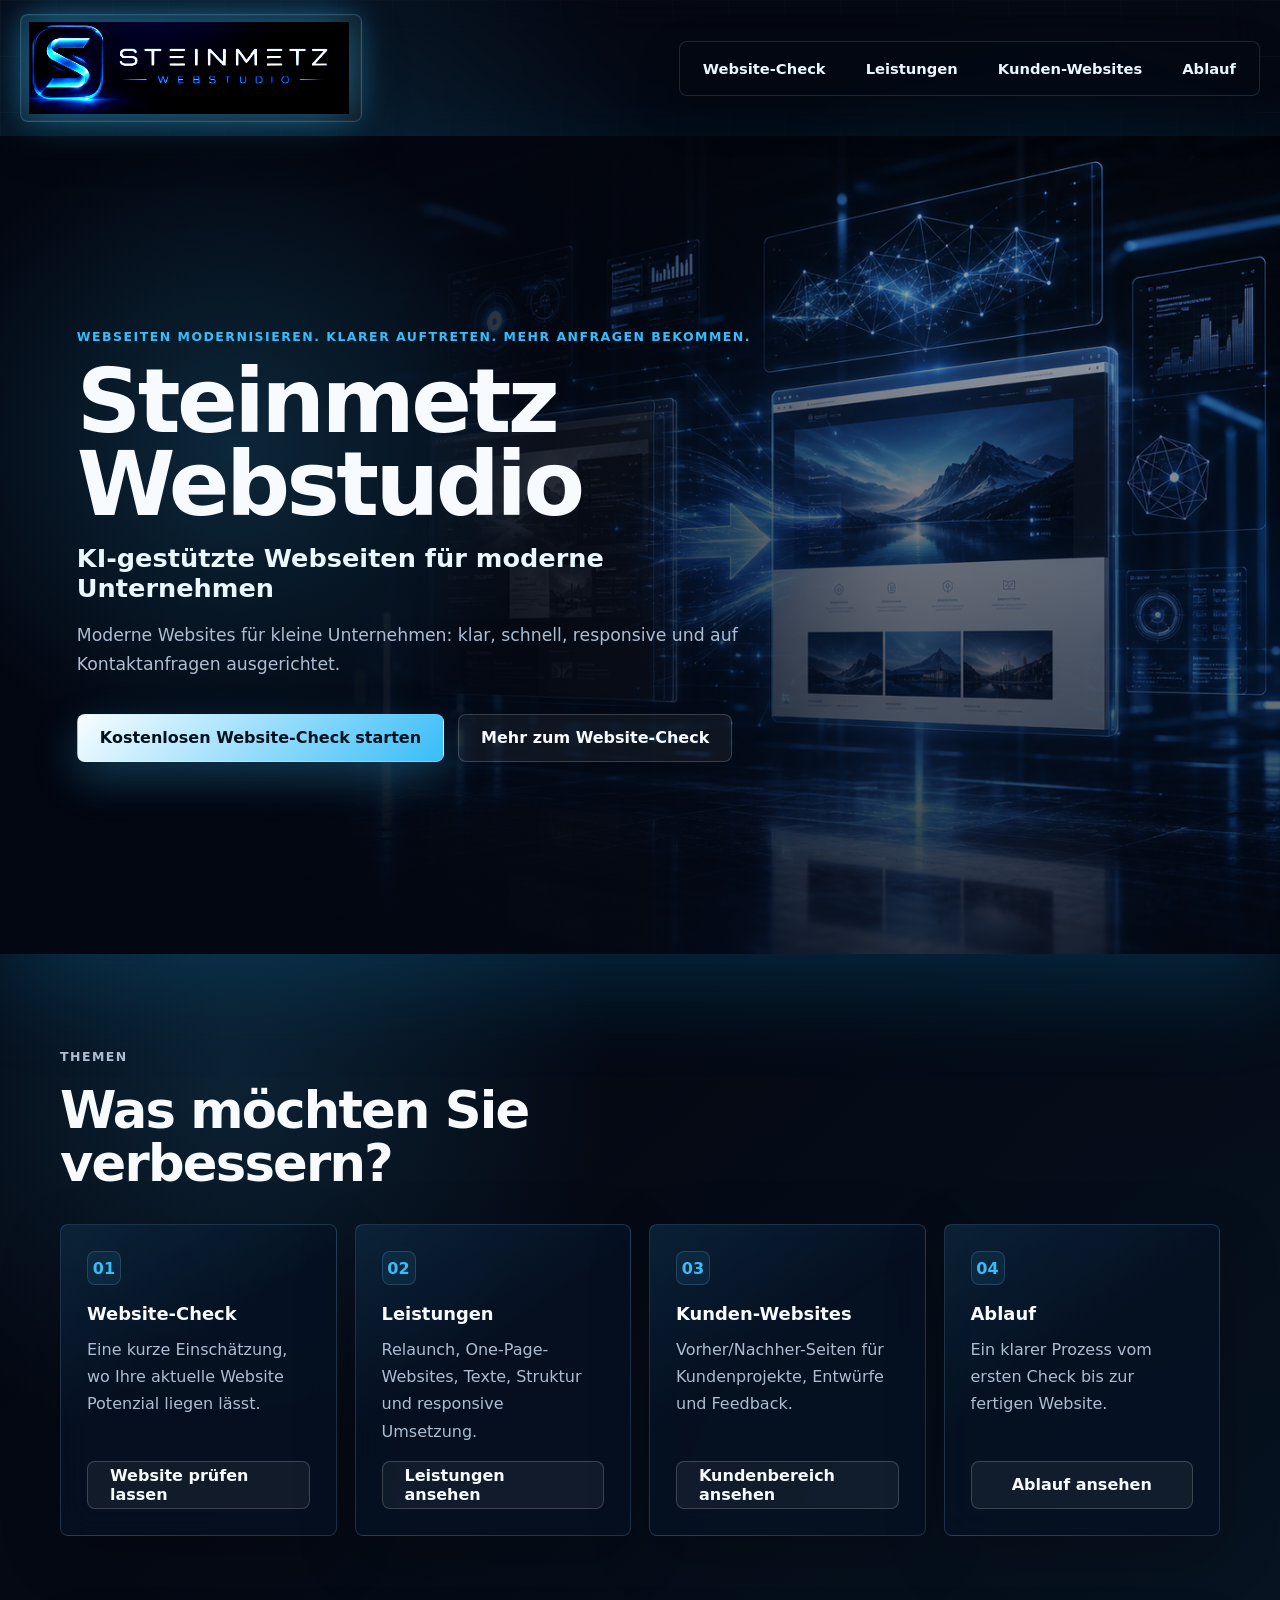
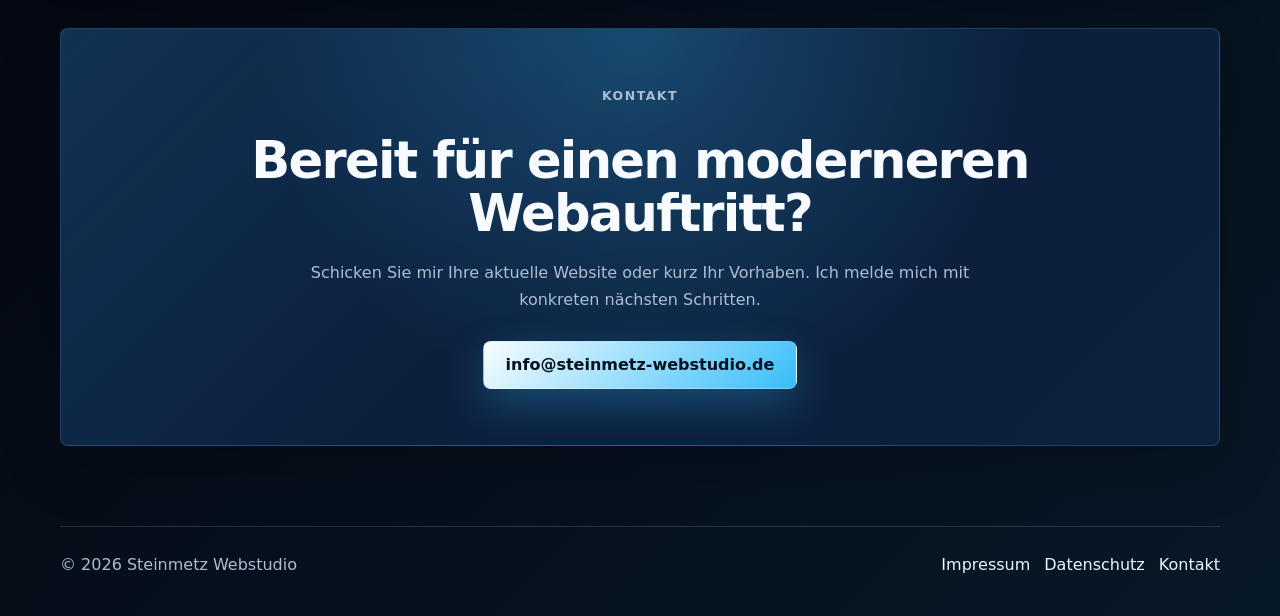
==== index.html @ 86a26589 "Restore logo wordmark and German text" ====
<!DOCTYPE html>
<html lang="de">
<head>
  <meta charset="UTF-8">
  <meta name="viewport" content="width=device-width, initial-scale=1.0">
  <meta name="description" content="Steinmetz Webstudio modernisiert veraltete Webseiten und erstellt schnelle, klare Websites für kleine Unternehmen.">
  <title>Steinmetz Webstudio | Webseiten modernisieren lassen</title>
  <link rel="stylesheet" href="style.css">
</head>
<body>
  <header class="site-header">
    <a class="brand" href="index.html" aria-label="Steinmetz Webstudio Startseite">
      <img class="brand-logo" src="assets/steinmetz-webstudio-logo-header.png" alt="Steinmetz Webstudio">
    </a>
    <nav class="nav" aria-label="Hauptnavigation">
      <a href="website-check/">Website-Check</a>
      <a href="leistungen/">Leistungen</a>
      <a href="kunden-websites/">Kunden-Websites</a>
      <a href="ablauf/">Ablauf</a>
    </nav>
  </header>

  <main>
    <section class="hero compact-hero image-hero">
      <div class="hero-content">
        <p class="eyebrow">Webseiten modernisieren. Klarer auftreten. Mehr Anfragen bekommen.</p>
        <h1>Steinmetz Webstudio</h1>
        <p class="hero-subtitle">KI-gestützte Webseiten für moderne Unternehmen</p>
        <p class="hero-text">
          Moderne Websites für kleine Unternehmen: klar, schnell, responsive und auf Kontaktanfragen ausgerichtet.
        </p>
        <div class="hero-actions">
          <a class="button" href="mailto:info@steinmetz-webstudio.de?subject=Kostenloser%20Website-Check">Kostenlosen Website-Check starten</a>
          <a class="button secondary" href="website-check/">Mehr zum Website-Check</a>
        </div>
      </div>
    </section>

    <section class="section">
      <div class="section-heading">
        <p class="eyebrow">Themen</p>
        <h2>Was möchten Sie verbessern?</h2>
      </div>
      <div class="topic-grid">
        <article class="topic-card">
          <span>01</span>
          <h3>Website-Check</h3>
          <p>Eine kurze Einschätzung, wo Ihre aktuelle Website Potenzial liegen lässt.</p>
          <a class="button secondary" href="website-check/">Website prüfen lassen</a>
        </article>
        <article class="topic-card">
          <span>02</span>
          <h3>Leistungen</h3>
          <p>Relaunch, One-Page-Websites, Texte, Struktur und responsive Umsetzung.</p>
          <a class="button secondary" href="leistungen/">Leistungen ansehen</a>
        </article>
        <article class="topic-card">
          <span>03</span>
          <h3>Kunden-Websites</h3>
          <p>Vorher/Nachher-Seiten für Kundenprojekte, Entwürfe und Feedback.</p>
          <a class="button secondary" href="kunden-websites/">Kundenbereich ansehen</a>
        </article>
        <article class="topic-card">
          <span>04</span>
          <h3>Ablauf</h3>
          <p>Ein klarer Prozess vom ersten Check bis zur fertigen Website.</p>
          <a class="button secondary" href="ablauf/">Ablauf ansehen</a>
        </article>
      </div>
    </section>

    <section class="contact" id="kontakt">
      <p class="eyebrow">Kontakt</p>
      <h2>Bereit für einen moderneren Webauftritt?</h2>
      <p>Schicken Sie mir Ihre aktuelle Website oder kurz Ihr Vorhaben. Ich melde mich mit konkreten nächsten Schritten.</p>
      <a class="button" href="mailto:info@steinmetz-webstudio.de?subject=Kostenloser%20Website-Check">info@steinmetz-webstudio.de</a>
    </section>
  </main>
  <footer class="site-footer">
    <span>&copy; 2026 Steinmetz Webstudio</span>
    <nav aria-label="Rechtliches">
      <a href="impressum/">Impressum</a>
      <a href="datenschutz/">Datenschutz</a>
      <a href="mailto:info@steinmetz-webstudio.de">Kontakt</a>
    </nav>
  </footer>
</body>
</html>
---- style.css ----
:root {
  --bg: #050914;
  --bg-soft: #09111f;
  --panel: rgba(10, 24, 45, 0.72);
  --panel-strong: rgba(14, 35, 68, 0.86);
  --text: #f7fbff;
  --muted: #aebdd2;
  --line: rgba(143, 204, 255, 0.18);
  --blue: #38bdf8;
  --blue-strong: #0ea5e9;
  --white-blue: #eaf7ff;
  --shadow: 0 24px 80px rgba(14, 165, 233, 0.22);
}

* {
  box-sizing: border-box;
}

html {
  scroll-behavior: smooth;
}

body {
  margin: 0;
  min-height: 100vh;
  color: var(--text);
  font-family: Inter, ui-sans-serif, system-ui, -apple-system, BlinkMacSystemFont, "Segoe UI", Arial, sans-serif;
  background:
    radial-gradient(circle at 18% 12%, rgba(56, 189, 248, 0.18), transparent 28rem),
    radial-gradient(circle at 82% 18%, rgba(14, 165, 233, 0.12), transparent 24rem),
    linear-gradient(135deg, #030712 0%, var(--bg) 48%, #071827 100%);
}

body::before {
  content: "";
  position: fixed;
  inset: 0;
  pointer-events: none;
  background-image:
    linear-gradient(rgba(255, 255, 255, 0.03) 1px, transparent 1px),
    linear-gradient(90deg, rgba(255, 255, 255, 0.03) 1px, transparent 1px);
  background-size: 56px 56px;
  mask-image: linear-gradient(to bottom, rgba(0, 0, 0, 0.85), transparent 78%);
}

a {
  color: inherit;
  text-decoration: none;
}

.site-header {
  position: sticky;
  top: 0;
  z-index: 10;
  display: flex;
  align-items: center;
  justify-content: space-between;
  width: min(1280px, calc(100% - 40px));
  margin: 0 auto;
  padding: 14px 0;
  backdrop-filter: blur(20px);
}

.brand,
.nav {
  display: flex;
  align-items: center;
}

.brand {
  gap: 11px;
  font-weight: 800;
  padding: 7px 12px 7px 8px;
  border: 1px solid rgba(143, 204, 255, 0.24);
  border-radius: 8px;
  background:
    linear-gradient(135deg, rgba(56, 189, 248, 0.18), rgba(255, 255, 255, 0.045)),
    rgba(2, 8, 18, 0.76);
  box-shadow:
    0 0 0 1px rgba(255, 255, 255, 0.035) inset,
    0 18px 45px rgba(0, 0, 0, 0.28),
    0 0 30px rgba(56, 189, 248, 0.18);
}

.brand-logo {
  display: block;
  width: clamp(300px, 25vw, 440px);
  height: auto;
  filter:
    brightness(1.8)
    contrast(1.28)
    saturate(1.32)
    drop-shadow(0 0 20px rgba(56, 189, 248, 0.48));
}

.nav {
  gap: 8px;
  padding: 7px;
  border: 1px solid rgba(143, 204, 255, 0.16);
  border-radius: 8px;
  background: rgba(2, 8, 18, 0.58);
  box-shadow: 0 18px 44px rgba(0, 0, 0, 0.24);
  backdrop-filter: blur(18px);
}

.nav a {
  color: var(--white-blue);
  padding: 10px 15px;
  border: 1px solid transparent;
  border-radius: 8px;
  font-size: 0.92rem;
  font-weight: 700;
  transition: 180ms ease;
}

.nav a:hover {
  color: var(--text);
  border-color: rgba(143, 204, 255, 0.34);
  background:
    linear-gradient(135deg, rgba(56, 189, 248, 0.2), rgba(255, 255, 255, 0.055));
  box-shadow: 0 0 24px rgba(56, 189, 248, 0.16);
}

.hero,
.section,
.split-section,
.contact {
  width: min(1160px, calc(100% - 40px));
  margin: 0 auto;
}

.hero {
  display: grid;
  grid-template-columns: minmax(0, 1.08fr) minmax(320px, 0.72fr);
  gap: 56px;
  align-items: center;
  min-height: calc(100vh - 82px);
  padding: 70px 0 96px;
}

.compact-hero {
  min-height: 72vh;
}

.image-hero {
  position: relative;
  isolation: isolate;
  grid-template-columns: minmax(0, 0.78fr);
  min-height: calc(100vh - 82px);
  overflow: hidden;
  width: 100%;
  max-width: none;
  padding: 88px clamp(22px, 6vw, 96px);
  border: 0;
  border-radius: 0;
  background:
    linear-gradient(90deg, rgba(3, 7, 18, 0.96) 0%, rgba(3, 7, 18, 0.82) 34%, rgba(3, 7, 18, 0.28) 68%, rgba(3, 7, 18, 0.12) 100%),
    url("assets/hero-webstudio-ai.png") center right / cover no-repeat;
  box-shadow: 0 30px 90px rgba(14, 165, 233, 0.2);
}

.image-hero::before {
  content: "";
  position: absolute;
  inset: 0;
  z-index: -1;
  pointer-events: none;
  background:
    radial-gradient(circle at 18% 38%, rgba(56, 189, 248, 0.18), transparent 20rem),
    linear-gradient(180deg, rgba(3, 7, 18, 0.08), rgba(3, 7, 18, 0.72));
}

.image-hero .hero-content {
  max-width: 700px;
}

.page-hero {
  grid-template-columns: 1fr;
  min-height: auto;
  padding: 90px 0 52px;
}

.page-hero .hero-content {
  max-width: 880px;
}

.eyebrow {
  margin: 0 0 16px;
  color: var(--blue);
  font-size: 0.78rem;
  font-weight: 800;
  letter-spacing: 0.12em;
  text-transform: uppercase;
}

h1,
h2,
h3,
p {
  margin-top: 0;
}

h1 {
  max-width: 820px;
  margin-bottom: 18px;
  font-size: clamp(3.4rem, 7vw, 6.8rem);
  line-height: 0.92;
  letter-spacing: -0.04em;
}

h2 {
  margin-bottom: 18px;
  font-size: clamp(2rem, 4vw, 3.5rem);
  line-height: 1.04;
  letter-spacing: -0.035em;
}

h3 {
  margin-bottom: 12px;
  font-size: 1.12rem;
}

.hero-subtitle {
  max-width: 720px;
  margin-bottom: 18px;
  color: var(--white-blue);
  font-size: clamp(1.3rem, 2vw, 1.8rem);
  font-weight: 700;
}

.hero-text,
.section-heading p,
.glass-box p,
.contact p,
article p {
  color: var(--muted);
  line-height: 1.7;
}

.hero-text {
  max-width: 680px;
  font-size: 1.08rem;
}

.hero-actions {
  display: flex;
  flex-wrap: wrap;
  gap: 14px;
  margin-top: 34px;
}

.trust-row {
  display: flex;
  flex-wrap: wrap;
  gap: 10px;
  margin-top: 24px;
}

.trust-row span {
  padding: 10px 12px;
  color: var(--white-blue);
  font-size: 0.9rem;
  border: 1px solid var(--line);
  border-radius: 8px;
  background: rgba(255, 255, 255, 0.045);
}

.button {
  display: inline-flex;
  align-items: center;
  justify-content: center;
  min-height: 48px;
  padding: 0 22px;
  color: #03111e;
  font-weight: 800;
  border: 1px solid rgba(255, 255, 255, 0.18);
  border-radius: 8px;
  background: linear-gradient(135deg, #f8fdff, var(--blue));
  box-shadow: 0 16px 42px rgba(56, 189, 248, 0.28);
  transition: transform 180ms ease, box-shadow 180ms ease;
}

.button:hover {
  transform: translateY(-2px);
  box-shadow: 0 22px 54px rgba(56, 189, 248, 0.34);
}

.button.secondary {
  color: var(--text);
  background: rgba(255, 255, 255, 0.05);
  box-shadow: none;
}

.hero-panel {
  position: relative;
  overflow: hidden;
  padding: 18px;
  border: 1px solid var(--line);
  border-radius: 8px;
  background: linear-gradient(180deg, var(--panel-strong), rgba(4, 10, 23, 0.78));
  box-shadow: var(--shadow);
}

.hero-panel::before {
  content: "";
  position: absolute;
  inset: -1px;
  pointer-events: none;
  background: linear-gradient(135deg, rgba(56, 189, 248, 0.28), transparent 42%);
}

.panel-top,
.score-card,
.signal-list {
  position: relative;
}

.panel-top {
  display: flex;
  gap: 7px;
  margin-bottom: 18px;
}

.panel-top span {
  width: 10px;
  height: 10px;
  border-radius: 999px;
  background: rgba(255, 255, 255, 0.35);
}

.score-card {
  padding: 28px;
  border: 1px solid var(--line);
  border-radius: 8px;
  background: rgba(255, 255, 255, 0.045);
}

.score-card p,
.score-card span {
  color: var(--muted);
}

.score-card strong {
  display: block;
  margin: 8px 0;
  color: var(--text);
  font-size: 5rem;
  letter-spacing: -0.07em;
}

.signal-list {
  display: grid;
  gap: 10px;
  margin-top: 14px;
}

.signal-list span {
  padding: 14px 16px;
  color: var(--white-blue);
  border: 1px solid var(--line);
  border-radius: 8px;
  background: rgba(56, 189, 248, 0.07);
}

.section,
.split-section {
  padding: 92px 0;
}

.image-hero + .section {
  position: relative;
}

.image-hero + .section::before {
  content: "";
  position: absolute;
  inset: 0 50% auto 50%;
  z-index: -1;
  width: 100vw;
  height: 100%;
  margin-left: -50vw;
  background:
    radial-gradient(circle at 18% 18%, rgba(56, 189, 248, 0.14), transparent 24rem),
    linear-gradient(180deg, rgba(3, 7, 18, 0.24), transparent 70%);
}

.section-heading {
  max-width: 760px;
  margin-bottom: 34px;
}

.feature-grid,
.services,
.steps,
.comparison-grid,
.topic-grid {
  display: grid;
  gap: 18px;
}

.feature-grid {
  grid-template-columns: repeat(3, 1fr);
}

.services {
  grid-template-columns: repeat(4, 1fr);
}

.steps {
  grid-template-columns: repeat(4, 1fr);
  counter-reset: step;
}

.comparison-grid {
  grid-template-columns: repeat(2, 1fr);
}

.topic-grid {
  grid-template-columns: repeat(4, 1fr);
}

.project-link-grid {
  grid-template-columns: repeat(2, 1fr);
}

article,
.glass-box,
.contact {
  border: 1px solid var(--line);
  border-radius: 8px;
  background: var(--panel);
  box-shadow: 0 18px 60px rgba(0, 0, 0, 0.22);
}

article {
  padding: 26px;
}

.topic-card {
  display: flex;
  min-height: 310px;
  flex-direction: column;
  align-items: flex-start;
  background:
    linear-gradient(145deg, rgba(56, 189, 248, 0.1), transparent 42%),
    rgba(6, 18, 36, 0.76);
  backdrop-filter: blur(16px);
  transition: border-color 180ms ease, box-shadow 180ms ease, transform 180ms ease;
}

.topic-card:hover {
  transform: translateY(-4px);
  border-color: rgba(143, 204, 255, 0.36);
  box-shadow: 0 26px 76px rgba(14, 165, 233, 0.16);
}

.topic-card .button {
  width: 100%;
  margin-top: auto;
}

article span {
  display: inline-flex;
  align-items: center;
  justify-content: center;
  min-width: 34px;
  height: 34px;
  margin-bottom: 18px;
  color: var(--blue);
  font-weight: 800;
  border: 1px solid var(--line);
  border-radius: 8px;
  background: rgba(56, 189, 248, 0.08);
}

.split-section {
  display: grid;
  grid-template-columns: 0.9fr 1.1fr;
  gap: 38px;
  align-items: center;
}

.glass-box {
  padding: 34px;
}

.glass-box p {
  margin-bottom: 0;
  font-size: 1.05rem;
}

.check-list {
  display: grid;
  gap: 12px;
  margin: 24px 0 0;
  padding: 0;
  list-style: none;
}

.check-list li {
  position: relative;
  padding-left: 30px;
  color: var(--white-blue);
  line-height: 1.6;
}

.check-list li::before {
  content: "";
  position: absolute;
  top: 0.62em;
  left: 0;
  width: 14px;
  height: 14px;
  border-radius: 4px;
  background: linear-gradient(135deg, var(--white-blue), var(--blue));
  box-shadow: 0 0 22px rgba(56, 189, 248, 0.34);
}

.audience-grid {
  display: grid;
  grid-template-columns: 1.1fr 0.95fr 0.95fr;
  gap: 18px;
}

.showcase-section {
  align-items: stretch;
}

.before-after-card {
  display: grid;
  gap: 18px;
  padding: 26px;
  border: 1px solid var(--line);
  border-radius: 8px;
  background:
    linear-gradient(135deg, rgba(56, 189, 248, 0.11), transparent 48%),
    var(--panel);
  box-shadow: var(--shadow);
}

.comparison-labels,
.comparison-preview {
  display: grid;
  grid-template-columns: 1fr 1fr;
  gap: 14px;
}

.comparison-labels span {
  color: var(--muted);
  font-size: 0.82rem;
  font-weight: 800;
  letter-spacing: 0.08em;
  text-transform: uppercase;
}

.comparison-preview > div {
  min-height: 220px;
  padding: 18px;
  border: 1px solid var(--line);
  border-radius: 8px;
}

.old-preview {
  display: grid;
  align-content: start;
  gap: 12px;
  background: rgba(255, 255, 255, 0.035);
}

.old-preview span,
.new-preview span {
  display: block;
  height: 16px;
  border-radius: 999px;
}

.old-preview span {
  background: rgba(174, 189, 210, 0.28);
}

.old-preview span:nth-child(1) {
  width: 70%;
}

.old-preview span:nth-child(2) {
  width: 92%;
}

.old-preview span:nth-child(3) {
  width: 58%;
}

.new-preview {
  display: grid;
  align-content: end;
  gap: 14px;
  background:
    radial-gradient(circle at 50% 12%, rgba(56, 189, 248, 0.34), transparent 7rem),
    rgba(56, 189, 248, 0.08);
}

.new-preview strong {
  font-size: 2rem;
  letter-spacing: -0.05em;
}

.new-preview span {
  background: linear-gradient(90deg, var(--white-blue), var(--blue));
}

.new-preview span:nth-child(2) {
  width: 88%;
}

.new-preview span:nth-child(3) {
  width: 64%;
}

.before-after-card p {
  margin-bottom: 0;
  color: var(--muted);
  line-height: 1.7;
}

.customer-hero h1 {
  font-size: clamp(3rem, 6vw, 5.8rem);
}

.project-meta {
  display: flex;
  flex-wrap: wrap;
  gap: 10px;
  margin-top: 24px;
}

.project-meta span {
  padding: 10px 12px;
  color: var(--white-blue);
  font-size: 0.9rem;
  font-weight: 700;
  border: 1px solid var(--line);
  border-radius: 8px;
  background: rgba(56, 189, 248, 0.08);
}

.mini-list {
  display: grid;
  gap: 10px;
  margin: 20px 0 0;
  padding: 0;
  list-style: none;
}

.mini-list li {
  color: var(--white-blue);
  line-height: 1.5;
}

.mini-list li::before {
  content: "+";
  display: inline-grid;
  width: 22px;
  height: 22px;
  margin-right: 9px;
  place-items: center;
  color: #02111f;
  font-weight: 900;
  border-radius: 6px;
  background: linear-gradient(135deg, var(--white-blue), var(--blue));
}

.decision-steps article {
  min-height: 220px;
}

.contact {
  margin-bottom: 80px;
  padding: 56px;
  text-align: center;
  background:
    linear-gradient(135deg, rgba(56, 189, 248, 0.12), transparent 45%),
    radial-gradient(circle at 50% 0%, rgba(56, 189, 248, 0.26), transparent 24rem),
    var(--panel-strong);
}

.contact p {
  max-width: 680px;
  margin: 0 auto 28px;
}

.legal-hero {
  padding-bottom: 22px;
}

.legal-section {
  padding-top: 34px;
}

.legal-card {
  max-width: 880px;
  padding: 34px;
  border: 1px solid var(--line);
  border-radius: 8px;
  background: var(--panel);
  box-shadow: 0 18px 60px rgba(0, 0, 0, 0.22);
}

.legal-card h2 {
  margin: 28px 0 12px;
  font-size: 1.35rem;
  letter-spacing: -0.02em;
}

.legal-card h2:first-child {
  margin-top: 0;
}

.legal-card p {
  color: var(--muted);
  line-height: 1.75;
}

.legal-card a {
  color: var(--white-blue);
  text-decoration: underline;
  text-decoration-color: rgba(56, 189, 248, 0.55);
  text-underline-offset: 4px;
}

.site-footer {
  display: flex;
  align-items: center;
  justify-content: space-between;
  width: min(1160px, calc(100% - 40px));
  margin: 0 auto;
  padding: 28px 0 42px;
  color: var(--muted);
  border-top: 1px solid var(--line);
}

.site-footer nav {
  display: flex;
  flex-wrap: wrap;
  gap: 14px;
}

.site-footer a {
  color: var(--white-blue);
}

@media (max-width: 900px) {
  .site-header {
    align-items: flex-start;
    gap: 18px;
    flex-direction: column;
  }

  .brand-logo {
    width: min(360px, 78vw);
  }

  .nav {
    width: 100%;
    overflow-x: auto;
  }

  .hero {
    grid-template-columns: 1fr;
    min-height: auto;
    padding-top: 54px;
  }

  .image-hero {
    min-height: 680px;
    padding: 64px 20px;
    background:
      linear-gradient(180deg, rgba(3, 7, 18, 0.96) 0%, rgba(3, 7, 18, 0.72) 54%, rgba(3, 7, 18, 0.42) 100%),
      url("assets/hero-webstudio-ai.png") center / cover no-repeat;
  }

  .feature-grid,
  .audience-grid,
  .services,
  .steps,
  .comparison-grid,
  .project-link-grid,
  .topic-grid,
  .split-section {
    grid-template-columns: 1fr;
  }

  .section,
  .split-section {
    padding: 64px 0;
  }
}

@media (max-width: 560px) {
  .site-header,
  .hero,
  .section,
  .split-section,
  .contact,
  .site-footer {
    width: min(100% - 28px, 1160px);
  }

  .site-footer {
    align-items: flex-start;
    flex-direction: column;
    gap: 14px;
  }

  h1 {
    font-size: 3rem;
  }

  .hero-actions,
  .button {
    width: 100%;
  }

  .hero-panel,
  article,
  .glass-box,
  .contact {
    padding: 20px;
  }

  .score-card strong {
    font-size: 4rem;
  }

  .comparison-labels,
  .comparison-preview {
    grid-template-columns: 1fr;
  }
}
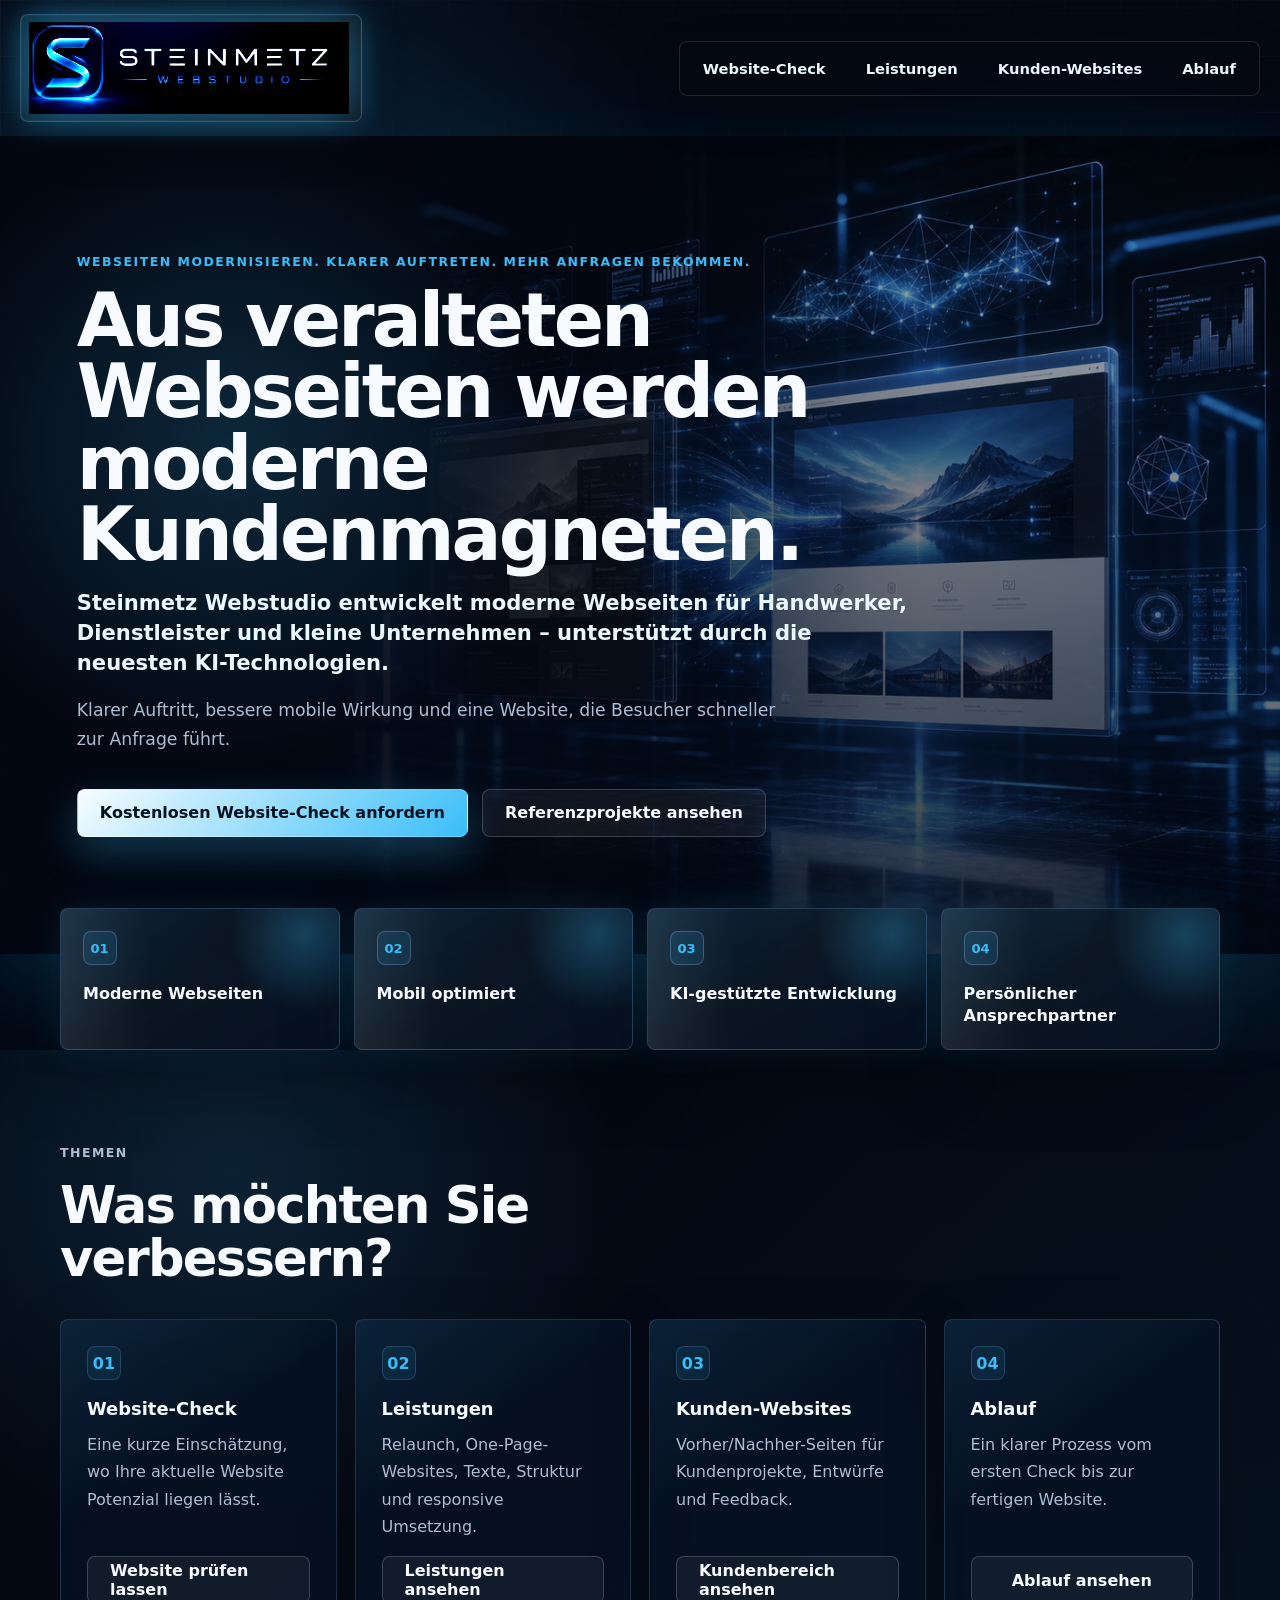
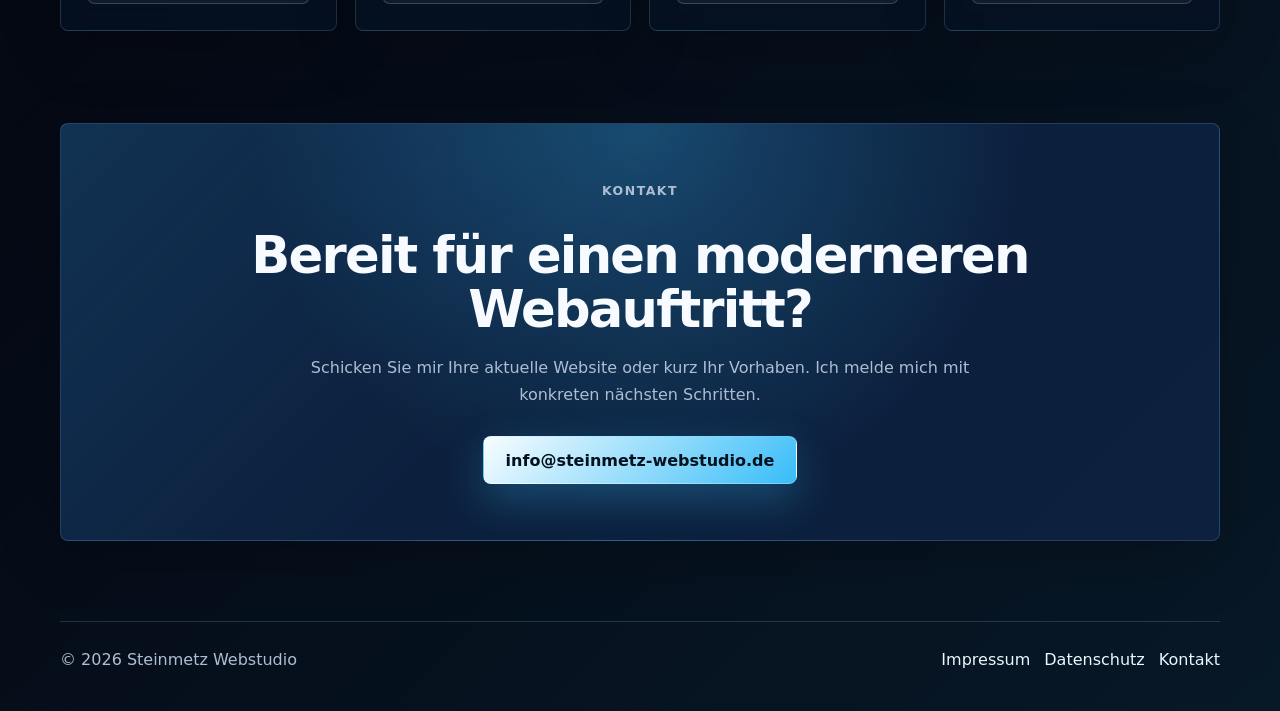
==== commit ed96bde2: "Refresh homepage hero messaging" ====
--- a/index.html
+++ b/index.html
@@ -3,7 +3,7 @@
 <head>
   <meta charset="UTF-8">
   <meta name="viewport" content="width=device-width, initial-scale=1.0">
-  <meta name="description" content="Steinmetz Webstudio modernisiert veraltete Webseiten und erstellt schnelle, klare Websites für kleine Unternehmen.">
+  <meta name="description" content="Steinmetz Webstudio modernisiert veraltete Webseiten und entwickelt moderne Kundenmagneten für Handwerker, Dienstleister und kleine Unternehmen.">
   <title>Steinmetz Webstudio | Webseiten modernisieren lassen</title>
   <link rel="stylesheet" href="style.css">
 </head>
@@ -24,15 +24,34 @@
     <section class="hero compact-hero image-hero">
       <div class="hero-content">
         <p class="eyebrow">Webseiten modernisieren. Klarer auftreten. Mehr Anfragen bekommen.</p>
-        <h1>Steinmetz Webstudio</h1>
-        <p class="hero-subtitle">KI-gestützte Webseiten für moderne Unternehmen</p>
+        <h1>Aus veralteten Webseiten werden moderne Kundenmagneten.</h1>
+        <p class="hero-subtitle">Steinmetz Webstudio entwickelt moderne Webseiten für Handwerker, Dienstleister und kleine Unternehmen – unterstützt durch die neuesten KI-Technologien.</p>
         <p class="hero-text">
-          Moderne Websites für kleine Unternehmen: klar, schnell, responsive und auf Kontaktanfragen ausgerichtet.
+          Klarer Auftritt, bessere mobile Wirkung und eine Website, die Besucher schneller zur Anfrage führt.
         </p>
         <div class="hero-actions">
-          <a class="button" href="mailto:info@steinmetz-webstudio.de?subject=Kostenloser%20Website-Check">Kostenlosen Website-Check starten</a>
-          <a class="button secondary" href="website-check/">Mehr zum Website-Check</a>
+          <a class="button" href="mailto:info@steinmetz-webstudio.de?subject=Kostenloser%20Website-Check">Kostenlosen Website-Check anfordern</a>
+          <a class="button secondary" href="kunden-websites/">Referenzprojekte ansehen</a>
         </div>
+      </div>
+    </section>
+
+    <section class="trust-strip" aria-label="Vertrauen und Vorteile">
+      <div class="trust-item">
+        <span>01</span>
+        <strong>Moderne Webseiten</strong>
+      </div>
+      <div class="trust-item">
+        <span>02</span>
+        <strong>Mobil optimiert</strong>
+      </div>
+      <div class="trust-item">
+        <span>03</span>
+        <strong>KI-gestützte Entwicklung</strong>
+      </div>
+      <div class="trust-item">
+        <span>04</span>
+        <strong>Persönlicher Ansprechpartner</strong>
       </div>
     </section>
 
--- a/style.css
+++ b/style.css
@@ -171,7 +171,7 @@
 }
 
 .image-hero .hero-content {
-  max-width: 700px;
+  max-width: 860px;
 }
 
 .page-hero {
@@ -201,10 +201,10 @@
 }
 
 h1 {
-  max-width: 820px;
+  max-width: 920px;
   margin-bottom: 18px;
-  font-size: clamp(3.4rem, 7vw, 6.8rem);
-  line-height: 0.92;
+  font-size: clamp(3rem, 5.8vw, 6rem);
+  line-height: 0.96;
   letter-spacing: -0.04em;
 }
 
@@ -221,11 +221,12 @@
 }
 
 .hero-subtitle {
-  max-width: 720px;
+  max-width: 840px;
   margin-bottom: 18px;
   color: var(--white-blue);
-  font-size: clamp(1.3rem, 2vw, 1.8rem);
+  font-size: clamp(1.15rem, 1.65vw, 1.55rem);
   font-weight: 700;
+  line-height: 1.42;
 }
 
 .hero-text,
@@ -238,7 +239,7 @@
 }
 
 .hero-text {
-  max-width: 680px;
+  max-width: 720px;
   font-size: 1.08rem;
 }
 
@@ -263,6 +264,69 @@
   border: 1px solid var(--line);
   border-radius: 8px;
   background: rgba(255, 255, 255, 0.045);
+}
+
+.trust-strip {
+  display: grid;
+  grid-template-columns: repeat(4, 1fr);
+  gap: 14px;
+  width: min(1160px, calc(100% - 40px));
+  margin: -46px auto 0;
+  position: relative;
+  z-index: 2;
+}
+
+.trust-item {
+  position: relative;
+  overflow: hidden;
+  min-height: 118px;
+  padding: 22px;
+  border: 1px solid rgba(143, 204, 255, 0.24);
+  border-radius: 8px;
+  background:
+    linear-gradient(145deg, rgba(56, 189, 248, 0.16), rgba(255, 255, 255, 0.035) 44%, rgba(6, 18, 36, 0.86)),
+    rgba(3, 12, 26, 0.84);
+  box-shadow:
+    0 24px 70px rgba(0, 0, 0, 0.34),
+    0 0 38px rgba(56, 189, 248, 0.12);
+  backdrop-filter: blur(18px);
+}
+
+.trust-item::before {
+  content: "";
+  position: absolute;
+  inset: 0;
+  pointer-events: none;
+  background:
+    linear-gradient(90deg, rgba(255, 255, 255, 0.08), transparent 32%),
+    radial-gradient(circle at 88% 18%, rgba(56, 189, 248, 0.28), transparent 4.8rem);
+}
+
+.trust-item span,
+.trust-item strong {
+  position: relative;
+}
+
+.trust-item span {
+  display: inline-flex;
+  align-items: center;
+  justify-content: center;
+  min-width: 34px;
+  height: 34px;
+  margin-bottom: 18px;
+  color: var(--blue);
+  font-size: 0.82rem;
+  font-weight: 900;
+  border: 1px solid rgba(143, 204, 255, 0.28);
+  border-radius: 8px;
+  background: rgba(56, 189, 248, 0.1);
+}
+
+.trust-item strong {
+  display: block;
+  color: var(--text);
+  font-size: 1rem;
+  line-height: 1.35;
 }
 
 .button {
@@ -367,11 +431,13 @@
   padding: 92px 0;
 }
 
-.image-hero + .section {
+.image-hero + .section,
+.trust-strip + .section {
   position: relative;
 }
 
-.image-hero + .section::before {
+.image-hero + .section::before,
+.trust-strip + .section::before {
   content: "";
   position: absolute;
   inset: 0 50% auto 50%;
@@ -785,8 +851,13 @@
   .comparison-grid,
   .project-link-grid,
   .topic-grid,
+  .trust-strip,
   .split-section {
     grid-template-columns: 1fr;
+  }
+
+  .trust-strip {
+    margin-top: -28px;
   }
 
   .section,
@@ -800,6 +871,7 @@
   .hero,
   .section,
   .split-section,
+  .trust-strip,
   .contact,
   .site-footer {
     width: min(100% - 28px, 1160px);
@@ -812,7 +884,7 @@
   }
 
   h1 {
-    font-size: 3rem;
+    font-size: 2.72rem;
   }
 
   .hero-actions,
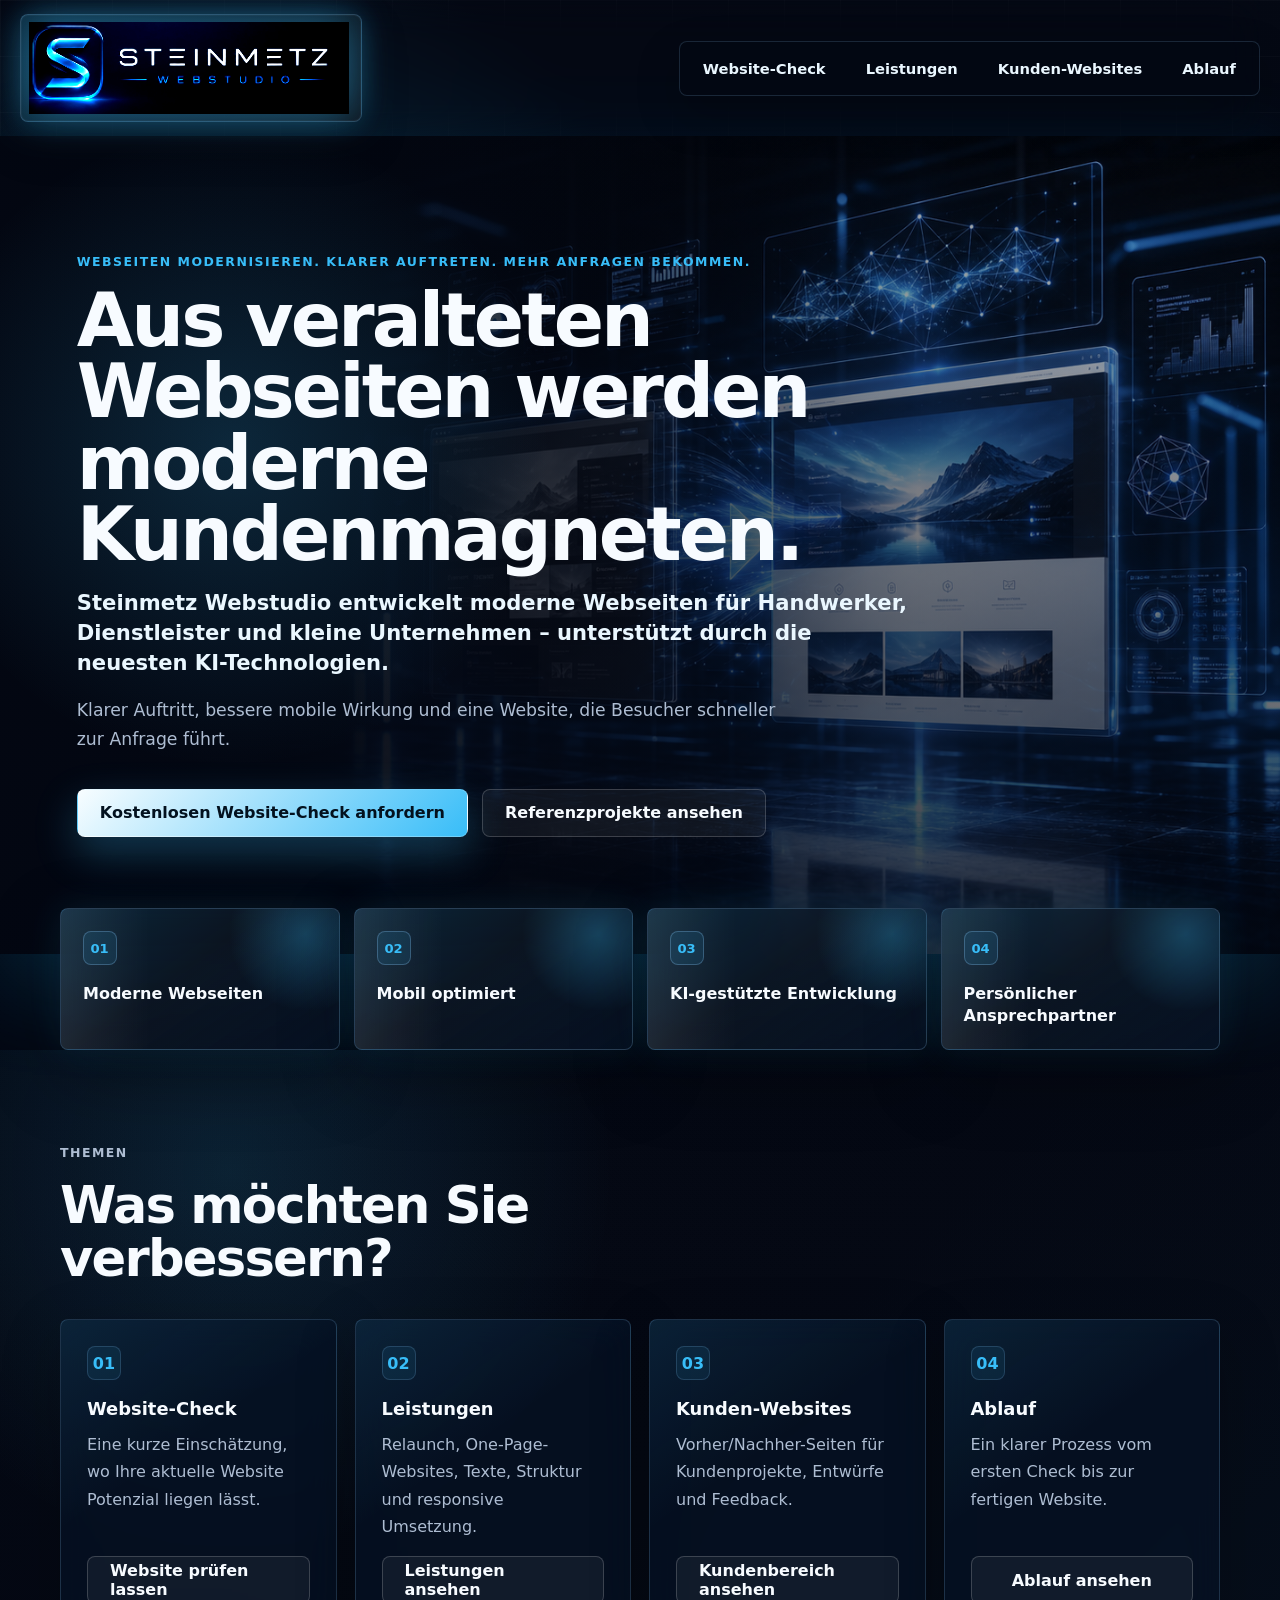
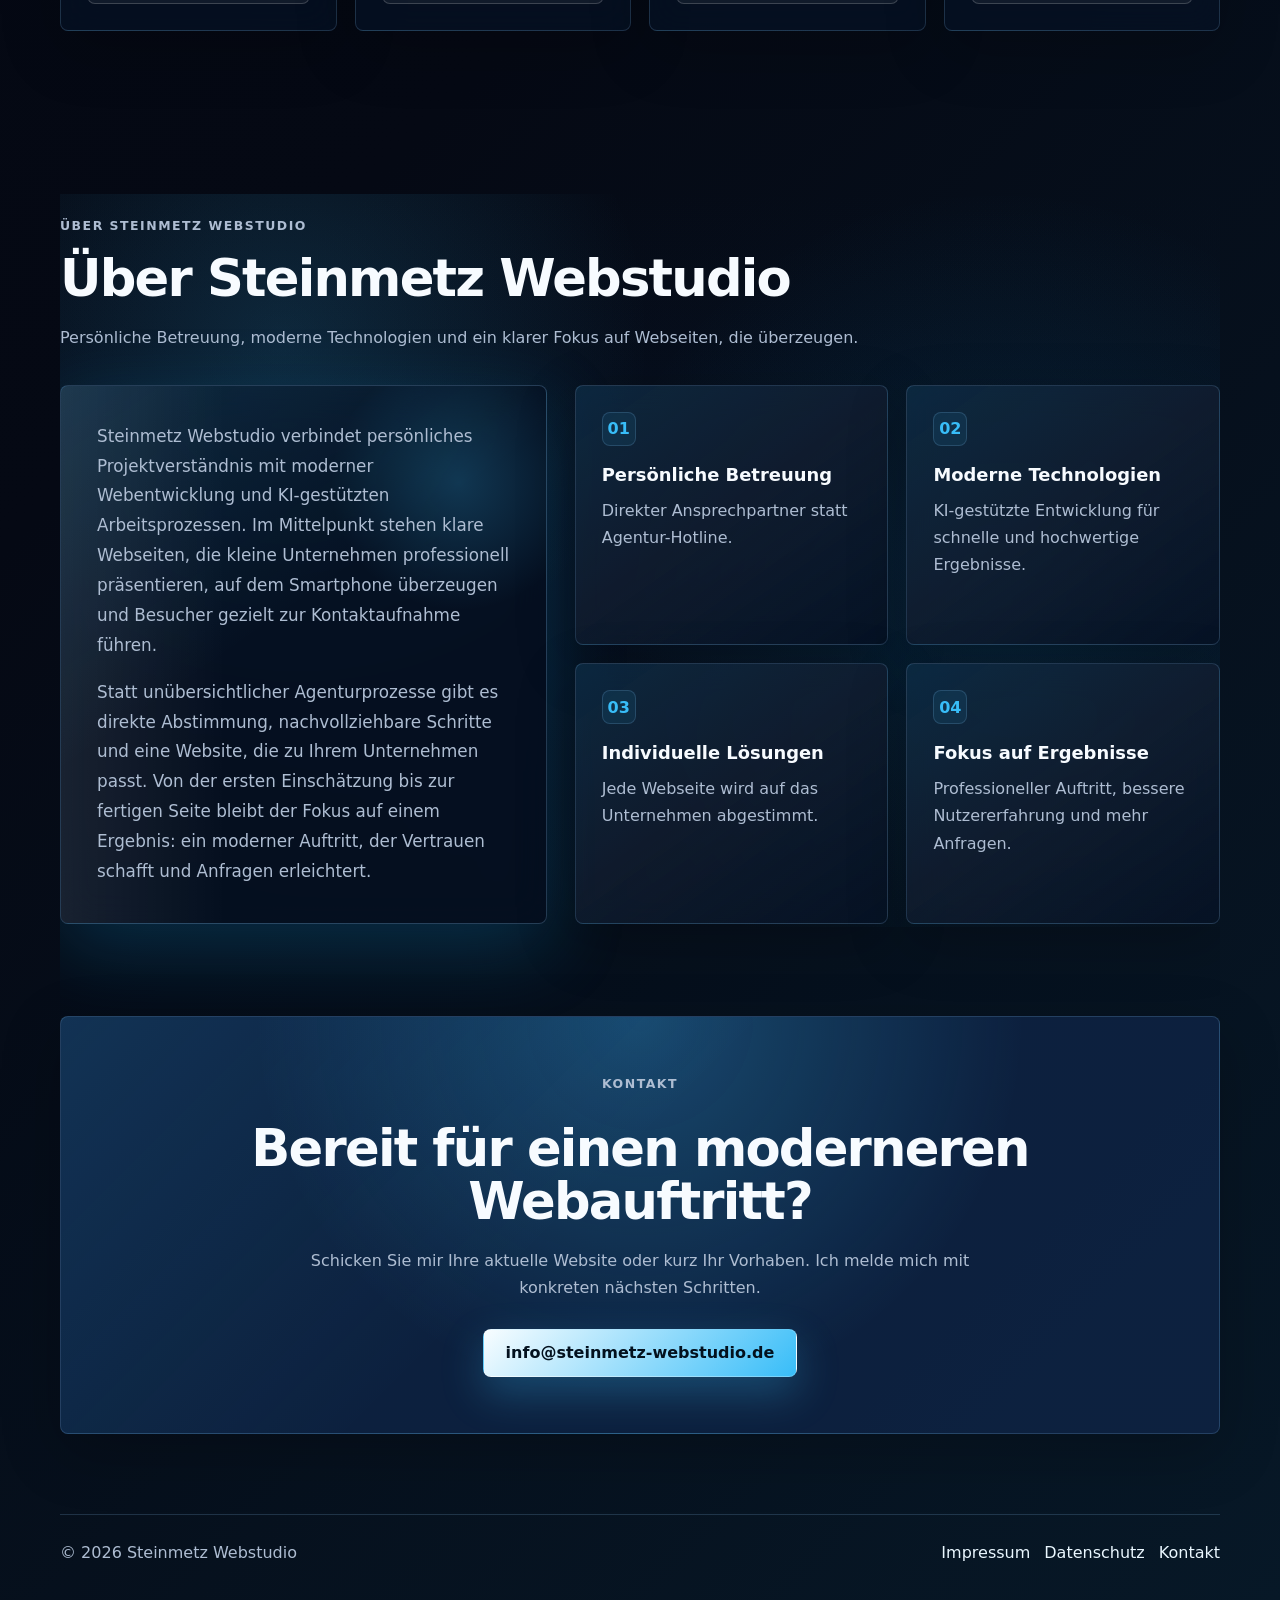
==== commit 5545caaa: "Add about section to homepage" ====
--- a/index.html
+++ b/index.html
@@ -88,6 +88,46 @@
       </div>
     </section>
 
+    <section class="section about-section" id="ueber">
+      <div class="section-heading about-heading">
+        <p class="eyebrow">Über Steinmetz Webstudio</p>
+        <h2>Über Steinmetz Webstudio</h2>
+        <p>Persönliche Betreuung, moderne Technologien und ein klarer Fokus auf Webseiten, die überzeugen.</p>
+      </div>
+      <div class="about-layout">
+        <div class="about-copy">
+          <p>
+            Steinmetz Webstudio verbindet persönliches Projektverständnis mit moderner Webentwicklung und KI-gestützten Arbeitsprozessen. Im Mittelpunkt stehen klare Webseiten, die kleine Unternehmen professionell präsentieren, auf dem Smartphone überzeugen und Besucher gezielt zur Kontaktaufnahme führen.
+          </p>
+          <p>
+            Statt unübersichtlicher Agenturprozesse gibt es direkte Abstimmung, nachvollziehbare Schritte und eine Website, die zu Ihrem Unternehmen passt. Von der ersten Einschätzung bis zur fertigen Seite bleibt der Fokus auf einem Ergebnis: ein moderner Auftritt, der Vertrauen schafft und Anfragen erleichtert.
+          </p>
+        </div>
+        <div class="about-card-grid">
+          <article class="about-card">
+            <span>01</span>
+            <h3>Persönliche Betreuung</h3>
+            <p>Direkter Ansprechpartner statt Agentur-Hotline.</p>
+          </article>
+          <article class="about-card">
+            <span>02</span>
+            <h3>Moderne Technologien</h3>
+            <p>KI-gestützte Entwicklung für schnelle und hochwertige Ergebnisse.</p>
+          </article>
+          <article class="about-card">
+            <span>03</span>
+            <h3>Individuelle Lösungen</h3>
+            <p>Jede Webseite wird auf das Unternehmen abgestimmt.</p>
+          </article>
+          <article class="about-card">
+            <span>04</span>
+            <h3>Fokus auf Ergebnisse</h3>
+            <p>Professioneller Auftritt, bessere Nutzererfahrung und mehr Anfragen.</p>
+          </article>
+        </div>
+      </div>
+    </section>
+
     <section class="contact" id="kontakt">
       <p class="eyebrow">Kontakt</p>
       <h2>Bereit für einen moderneren Webauftritt?</h2>
--- a/style.css
+++ b/style.css
@@ -525,6 +525,101 @@
   margin-top: auto;
 }
 
+.about-section {
+  position: relative;
+  overflow: hidden;
+}
+
+.about-section::before {
+  content: "";
+  position: absolute;
+  inset: 8% 50% auto 50%;
+  z-index: -1;
+  width: 100vw;
+  height: 82%;
+  margin-left: -50vw;
+  background:
+    radial-gradient(circle at 22% 20%, rgba(56, 189, 248, 0.16), transparent 23rem),
+    radial-gradient(circle at 78% 56%, rgba(14, 165, 233, 0.12), transparent 26rem),
+    linear-gradient(180deg, rgba(3, 7, 18, 0), rgba(8, 19, 38, 0.56), rgba(3, 7, 18, 0));
+}
+
+.about-heading {
+  max-width: 860px;
+}
+
+.about-layout {
+  display: grid;
+  grid-template-columns: minmax(0, 0.86fr) minmax(0, 1.14fr);
+  gap: 28px;
+  align-items: stretch;
+}
+
+.about-copy {
+  position: relative;
+  overflow: hidden;
+  padding: 36px;
+  border: 1px solid rgba(143, 204, 255, 0.24);
+  border-radius: 8px;
+  background:
+    linear-gradient(145deg, rgba(56, 189, 248, 0.14), transparent 44%),
+    rgba(5, 16, 33, 0.82);
+  box-shadow: var(--shadow);
+  backdrop-filter: blur(18px);
+}
+
+.about-copy::before {
+  content: "";
+  position: absolute;
+  inset: 0;
+  pointer-events: none;
+  background:
+    linear-gradient(90deg, rgba(255, 255, 255, 0.08), transparent 34%),
+    radial-gradient(circle at 82% 18%, rgba(56, 189, 248, 0.22), transparent 8rem);
+}
+
+.about-copy p {
+  position: relative;
+  color: var(--muted);
+  font-size: 1.05rem;
+  line-height: 1.78;
+}
+
+.about-copy p:last-child {
+  margin-bottom: 0;
+}
+
+.about-card-grid {
+  display: grid;
+  grid-template-columns: repeat(2, 1fr);
+  gap: 18px;
+}
+
+.about-card {
+  min-height: 210px;
+  background:
+    linear-gradient(145deg, rgba(56, 189, 248, 0.12), rgba(255, 255, 255, 0.035) 48%, rgba(6, 18, 36, 0.78)),
+    rgba(7, 20, 39, 0.78);
+  backdrop-filter: blur(16px);
+  transition: transform 180ms ease, border-color 180ms ease, box-shadow 180ms ease;
+}
+
+.about-card:hover {
+  transform: translateY(-5px);
+  border-color: rgba(143, 204, 255, 0.38);
+  box-shadow:
+    0 28px 76px rgba(0, 0, 0, 0.34),
+    0 0 38px rgba(56, 189, 248, 0.16);
+}
+
+.about-card h3 {
+  color: var(--text);
+}
+
+.about-card p {
+  margin-bottom: 0;
+}
+
 article span {
   display: inline-flex;
   align-items: center;
@@ -852,6 +947,8 @@
   .project-link-grid,
   .topic-grid,
   .trust-strip,
+  .about-layout,
+  .about-card-grid,
   .split-section {
     grid-template-columns: 1fr;
   }
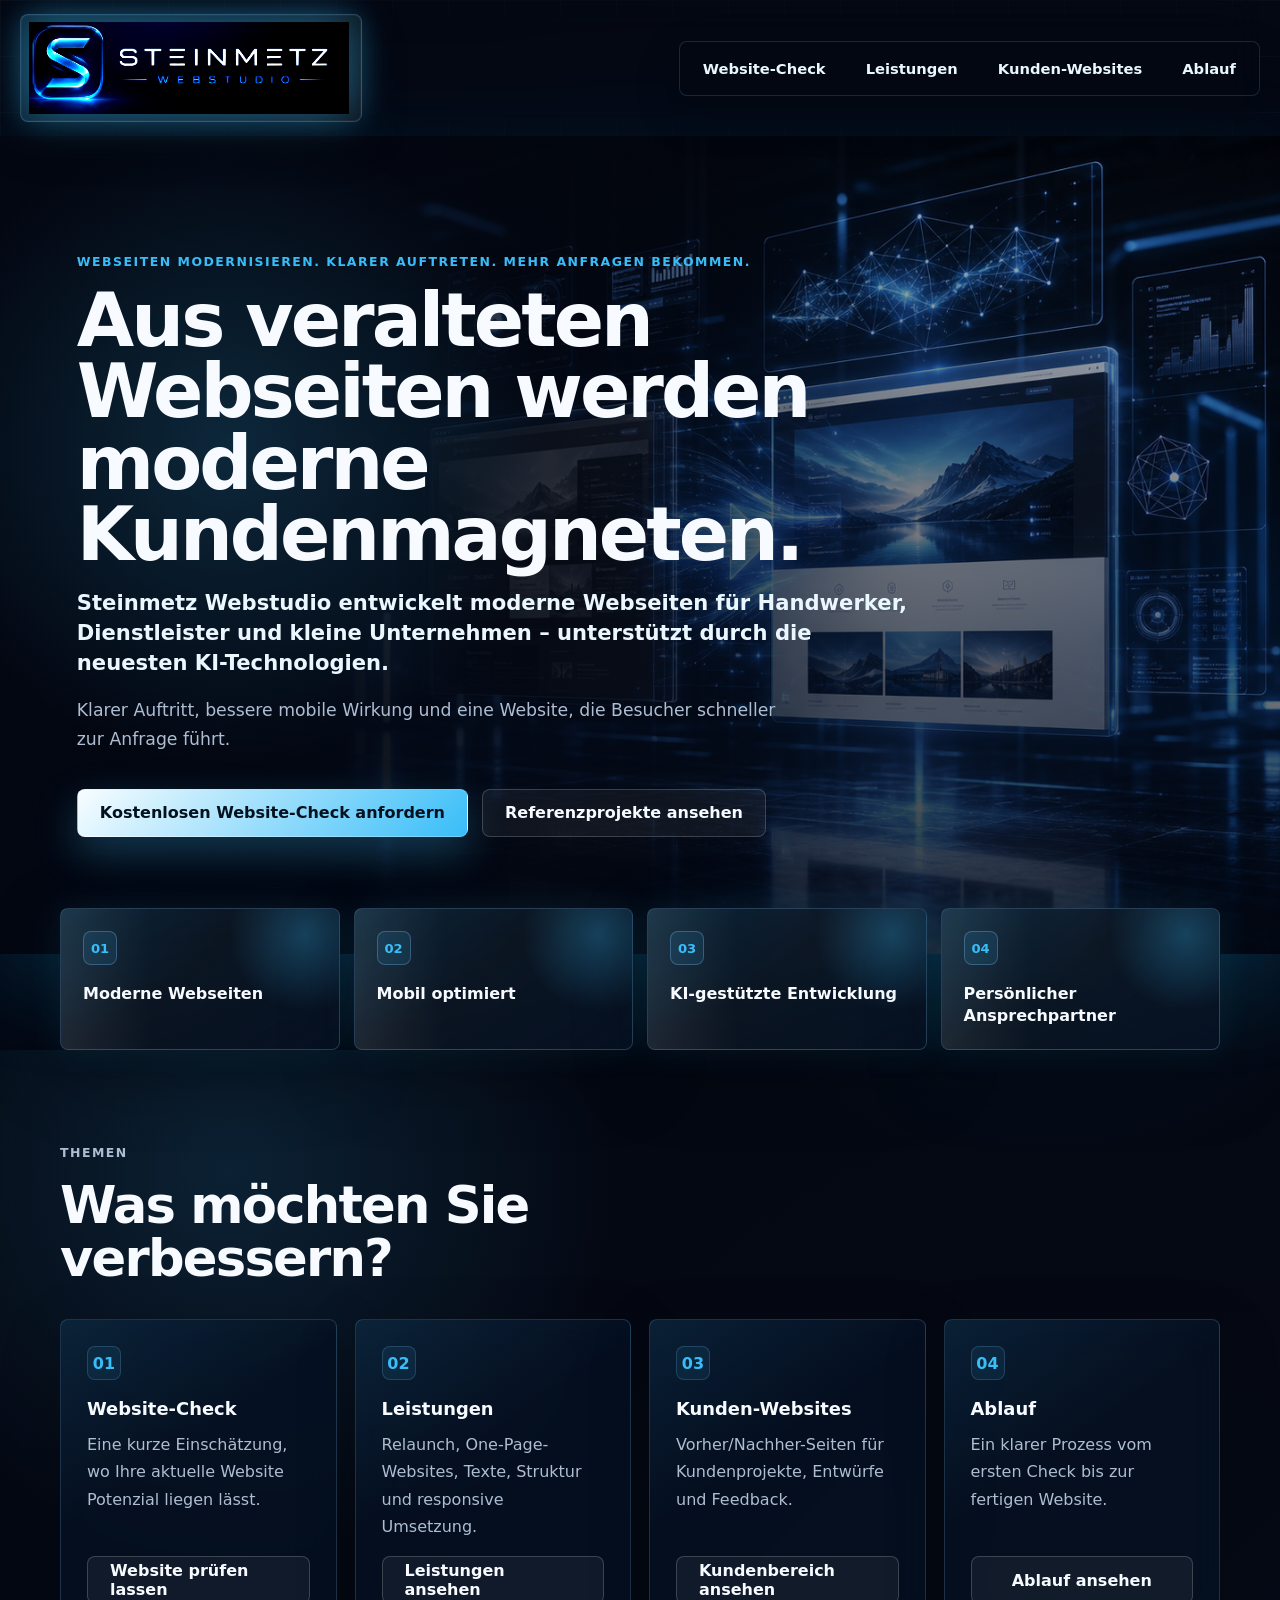
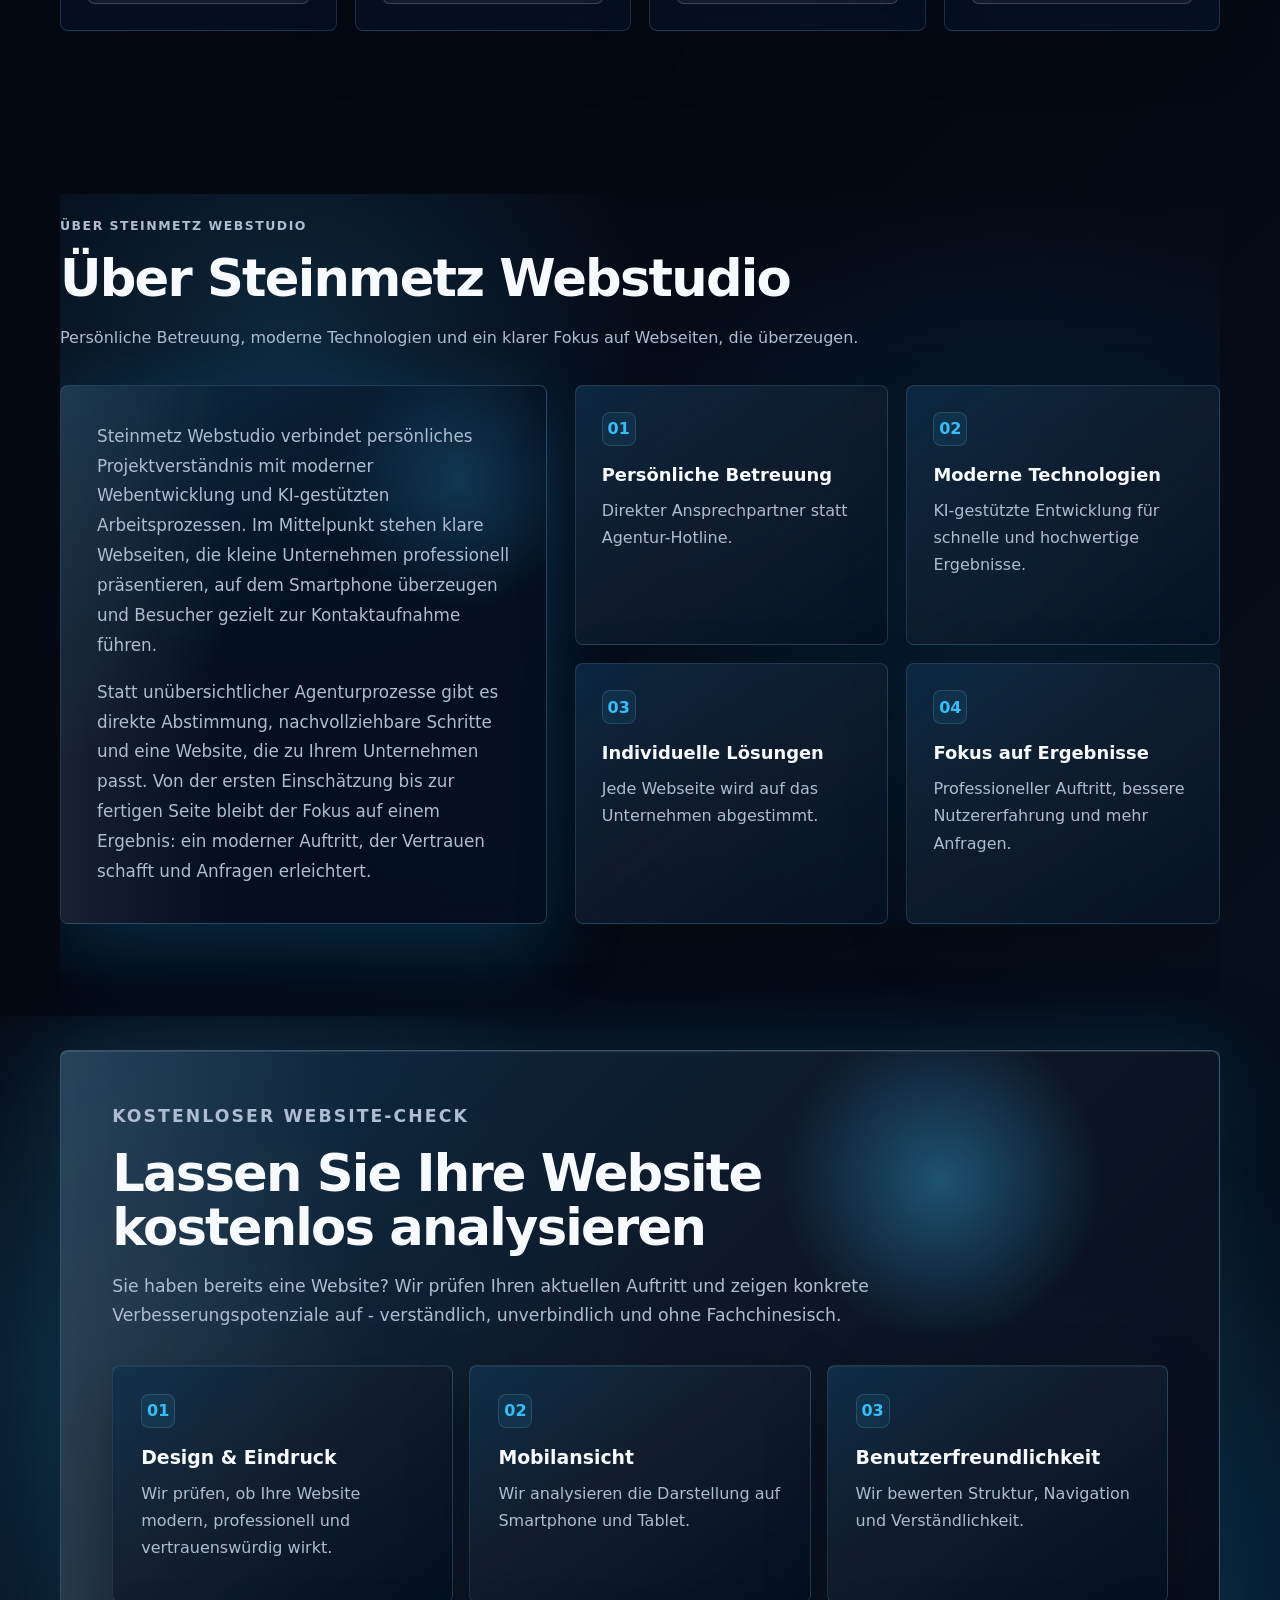
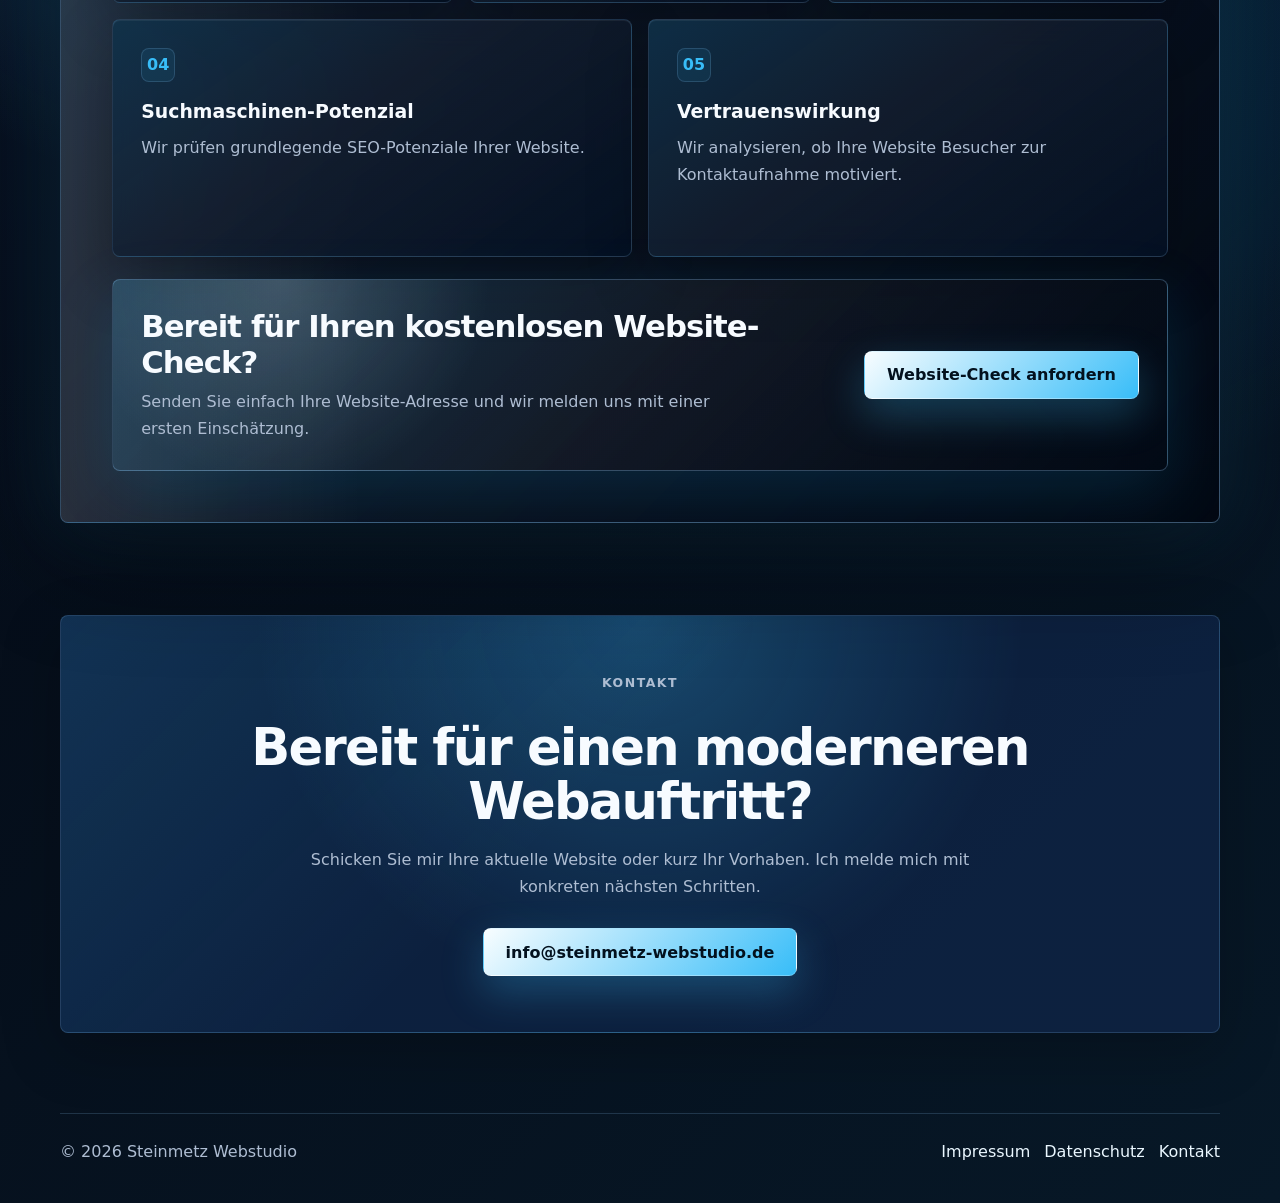
==== commit 75e9df75: "Add premium website check section" ====
--- a/index.html
+++ b/index.html
@@ -128,6 +128,54 @@
       </div>
     </section>
 
+    <section class="section premium-check-section" id="website-check">
+      <div class="premium-check-shell">
+        <div class="section-heading premium-check-heading">
+          <p class="eyebrow">Kostenloser Website-Check</p>
+          <h2>Lassen Sie Ihre Website kostenlos analysieren</h2>
+          <p>
+            Sie haben bereits eine Website? Wir prüfen Ihren aktuellen Auftritt und zeigen konkrete Verbesserungspotenziale auf - verständlich, unverbindlich und ohne Fachchinesisch.
+          </p>
+        </div>
+
+        <div class="check-card-grid">
+          <article class="check-card">
+            <span>01</span>
+            <h3>Design & Eindruck</h3>
+            <p>Wir prüfen, ob Ihre Website modern, professionell und vertrauenswürdig wirkt.</p>
+          </article>
+          <article class="check-card">
+            <span>02</span>
+            <h3>Mobilansicht</h3>
+            <p>Wir analysieren die Darstellung auf Smartphone und Tablet.</p>
+          </article>
+          <article class="check-card">
+            <span>03</span>
+            <h3>Benutzerfreundlichkeit</h3>
+            <p>Wir bewerten Struktur, Navigation und Verständlichkeit.</p>
+          </article>
+          <article class="check-card">
+            <span>04</span>
+            <h3>Suchmaschinen-Potenzial</h3>
+            <p>Wir prüfen grundlegende SEO-Potenziale Ihrer Website.</p>
+          </article>
+          <article class="check-card">
+            <span>05</span>
+            <h3>Vertrauenswirkung</h3>
+            <p>Wir analysieren, ob Ihre Website Besucher zur Kontaktaufnahme motiviert.</p>
+          </article>
+        </div>
+
+        <div class="check-cta">
+          <div>
+            <h3>Bereit für Ihren kostenlosen Website-Check?</h3>
+            <p>Senden Sie einfach Ihre Website-Adresse und wir melden uns mit einer ersten Einschätzung.</p>
+          </div>
+          <a class="button" href="mailto:info@steinmetz-webstudio.de?subject=Kostenloser%20Website-Check&body=Hallo%20Steinmetz%20Webstudio,%0D%0A%0D%0Abitte%20pruefen%20Sie%20meine%20Website:%20">Website-Check anfordern</a>
+        </div>
+      </div>
+    </section>
+
     <section class="contact" id="kontakt">
       <p class="eyebrow">Kontakt</p>
       <h2>Bereit für einen moderneren Webauftritt?</h2>
--- a/style.css
+++ b/style.css
@@ -620,6 +620,148 @@
   margin-bottom: 0;
 }
 
+.premium-check-section {
+  position: relative;
+  padding-top: 34px;
+}
+
+.premium-check-section::before {
+  content: "";
+  position: absolute;
+  inset: 0 50% auto 50%;
+  z-index: -1;
+  width: 100vw;
+  height: 100%;
+  margin-left: -50vw;
+  background:
+    radial-gradient(circle at 18% 28%, rgba(56, 189, 248, 0.24), transparent 28rem),
+    radial-gradient(circle at 82% 50%, rgba(14, 165, 233, 0.18), transparent 30rem),
+    linear-gradient(180deg, rgba(3, 7, 18, 0), rgba(8, 20, 39, 0.7), rgba(3, 7, 18, 0));
+}
+
+.premium-check-shell {
+  position: relative;
+  overflow: hidden;
+  padding: clamp(28px, 4vw, 54px);
+  border: 1px solid rgba(143, 204, 255, 0.34);
+  border-radius: 8px;
+  background:
+    linear-gradient(135deg, rgba(56, 189, 248, 0.18), rgba(255, 255, 255, 0.045) 42%, rgba(2, 8, 18, 0.88)),
+    rgba(4, 13, 29, 0.9);
+  box-shadow:
+    0 34px 110px rgba(0, 0, 0, 0.46),
+    0 0 80px rgba(56, 189, 248, 0.18),
+    inset 0 1px 0 rgba(255, 255, 255, 0.1);
+  backdrop-filter: blur(22px);
+}
+
+.premium-check-shell::before {
+  content: "";
+  position: absolute;
+  inset: 0;
+  pointer-events: none;
+  background:
+    linear-gradient(90deg, rgba(255, 255, 255, 0.11), transparent 26%),
+    radial-gradient(circle at 76% 12%, rgba(56, 189, 248, 0.36), transparent 10rem);
+}
+
+.premium-check-heading,
+.check-card-grid,
+.check-cta {
+  position: relative;
+}
+
+.premium-check-heading {
+  max-width: 870px;
+}
+
+.premium-check-heading h2 {
+  max-width: 800px;
+}
+
+.premium-check-heading p {
+  max-width: 760px;
+  font-size: 1.08rem;
+}
+
+.check-card-grid {
+  display: grid;
+  grid-template-columns: repeat(6, 1fr);
+  gap: 16px;
+  margin-top: 34px;
+}
+
+.check-card {
+  grid-column: span 2;
+  min-height: 238px;
+  padding: 28px;
+  background:
+    linear-gradient(145deg, rgba(56, 189, 248, 0.16), rgba(255, 255, 255, 0.045) 44%, rgba(4, 16, 34, 0.76)),
+    rgba(6, 18, 36, 0.84);
+  box-shadow:
+    0 22px 60px rgba(0, 0, 0, 0.28),
+    inset 0 1px 0 rgba(255, 255, 255, 0.06);
+  backdrop-filter: blur(18px);
+  transition: transform 180ms ease, border-color 180ms ease, box-shadow 180ms ease, background 180ms ease;
+}
+
+.check-card:nth-child(4),
+.check-card:nth-child(5) {
+  grid-column: span 3;
+}
+
+.check-card:hover {
+  transform: translateY(-6px);
+  border-color: rgba(143, 204, 255, 0.48);
+  background:
+    linear-gradient(145deg, rgba(56, 189, 248, 0.22), rgba(255, 255, 255, 0.055) 48%, rgba(5, 18, 39, 0.88)),
+    rgba(6, 18, 36, 0.9);
+  box-shadow:
+    0 32px 82px rgba(0, 0, 0, 0.36),
+    0 0 42px rgba(56, 189, 248, 0.2);
+}
+
+.check-card h3 {
+  color: var(--text);
+  font-size: 1.18rem;
+}
+
+.check-card p {
+  margin-bottom: 0;
+}
+
+.check-cta {
+  display: flex;
+  align-items: center;
+  justify-content: space-between;
+  gap: 24px;
+  margin-top: 22px;
+  padding: 28px;
+  border: 1px solid rgba(143, 204, 255, 0.28);
+  border-radius: 8px;
+  background:
+    radial-gradient(circle at 16% 0%, rgba(234, 247, 255, 0.18), transparent 13rem),
+    linear-gradient(135deg, rgba(56, 189, 248, 0.2), rgba(255, 255, 255, 0.045) 48%, rgba(2, 10, 22, 0.78));
+  box-shadow: 0 20px 64px rgba(14, 165, 233, 0.16);
+}
+
+.check-cta h3 {
+  margin-bottom: 8px;
+  font-size: clamp(1.4rem, 2.4vw, 2.1rem);
+  letter-spacing: -0.03em;
+}
+
+.check-cta p {
+  max-width: 620px;
+  margin-bottom: 0;
+  color: var(--muted);
+  line-height: 1.7;
+}
+
+.check-cta .button {
+  flex: 0 0 auto;
+}
+
 article span {
   display: inline-flex;
   align-items: center;
@@ -949,8 +1091,20 @@
   .trust-strip,
   .about-layout,
   .about-card-grid,
+  .check-card-grid,
   .split-section {
     grid-template-columns: 1fr;
+  }
+
+  .check-card,
+  .check-card:nth-child(4),
+  .check-card:nth-child(5) {
+    grid-column: span 1;
+  }
+
+  .check-cta {
+    align-items: flex-start;
+    flex-direction: column;
   }
 
   .trust-strip {
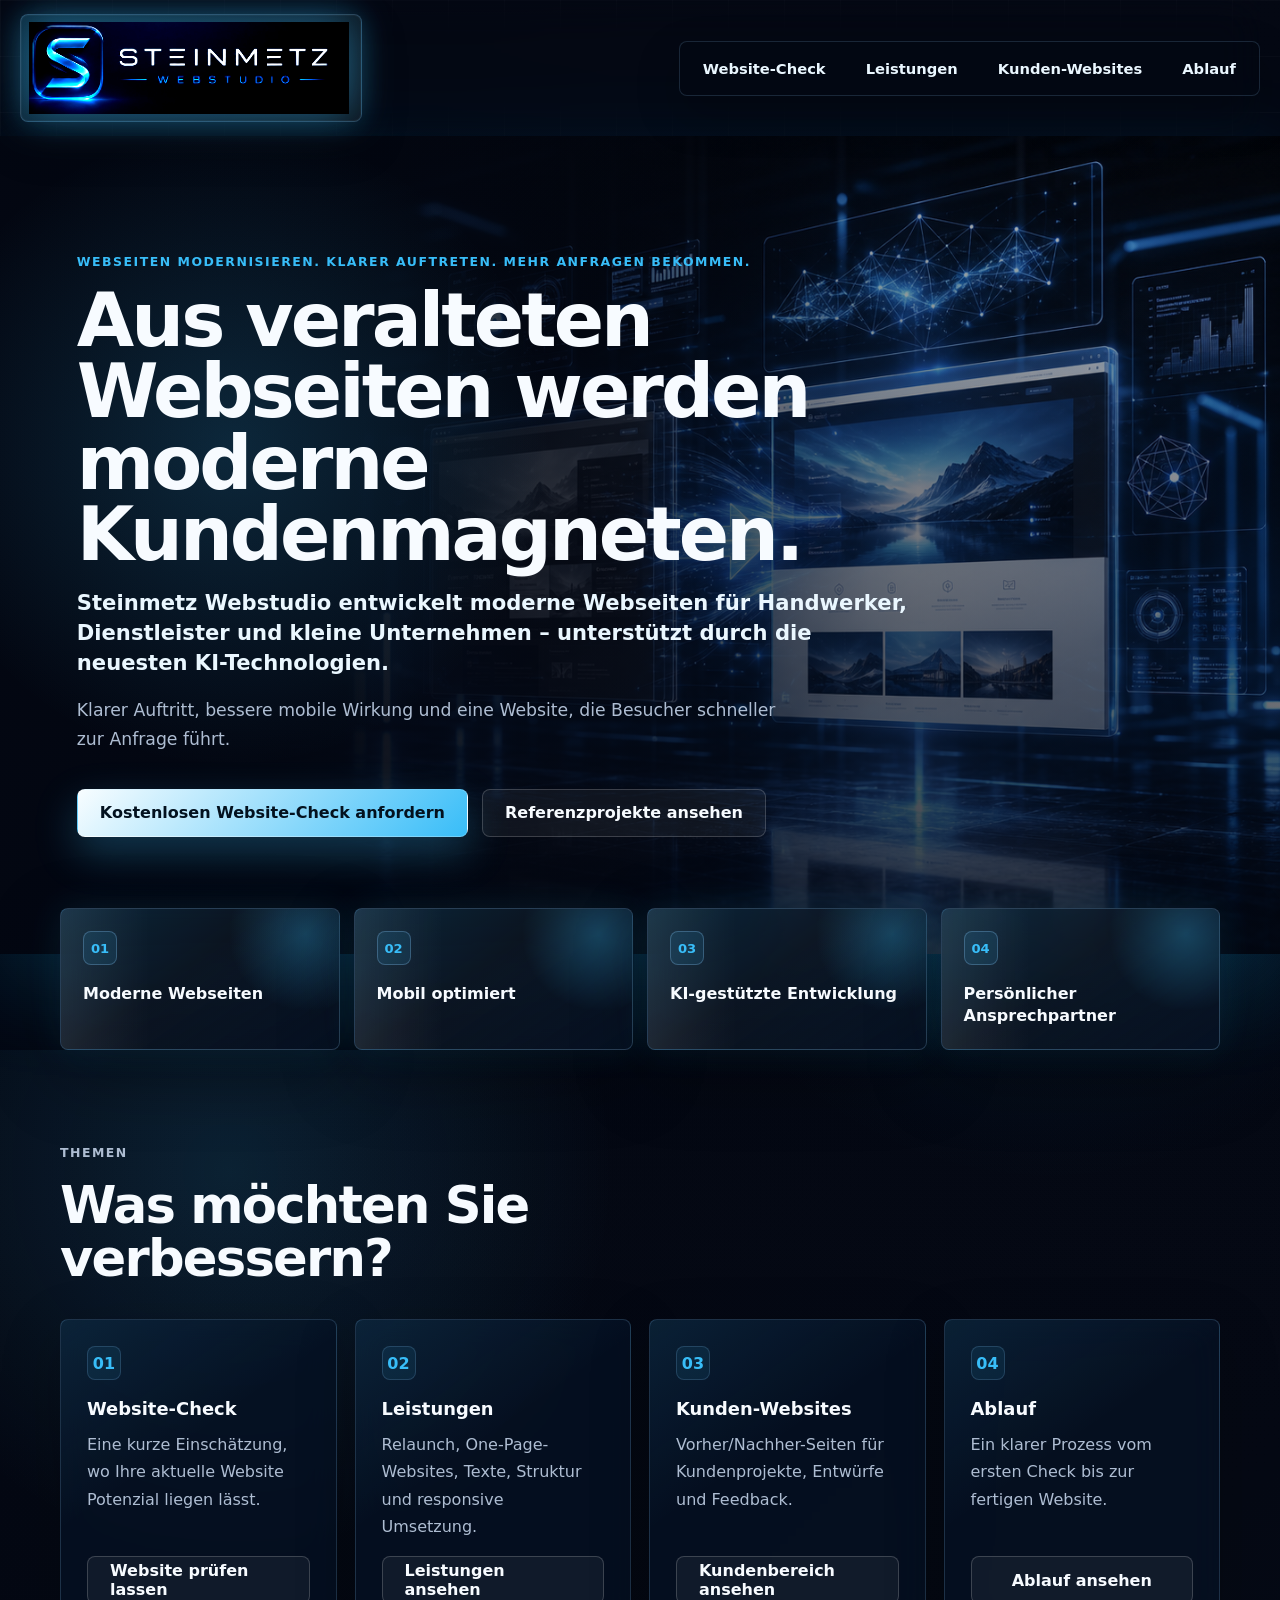
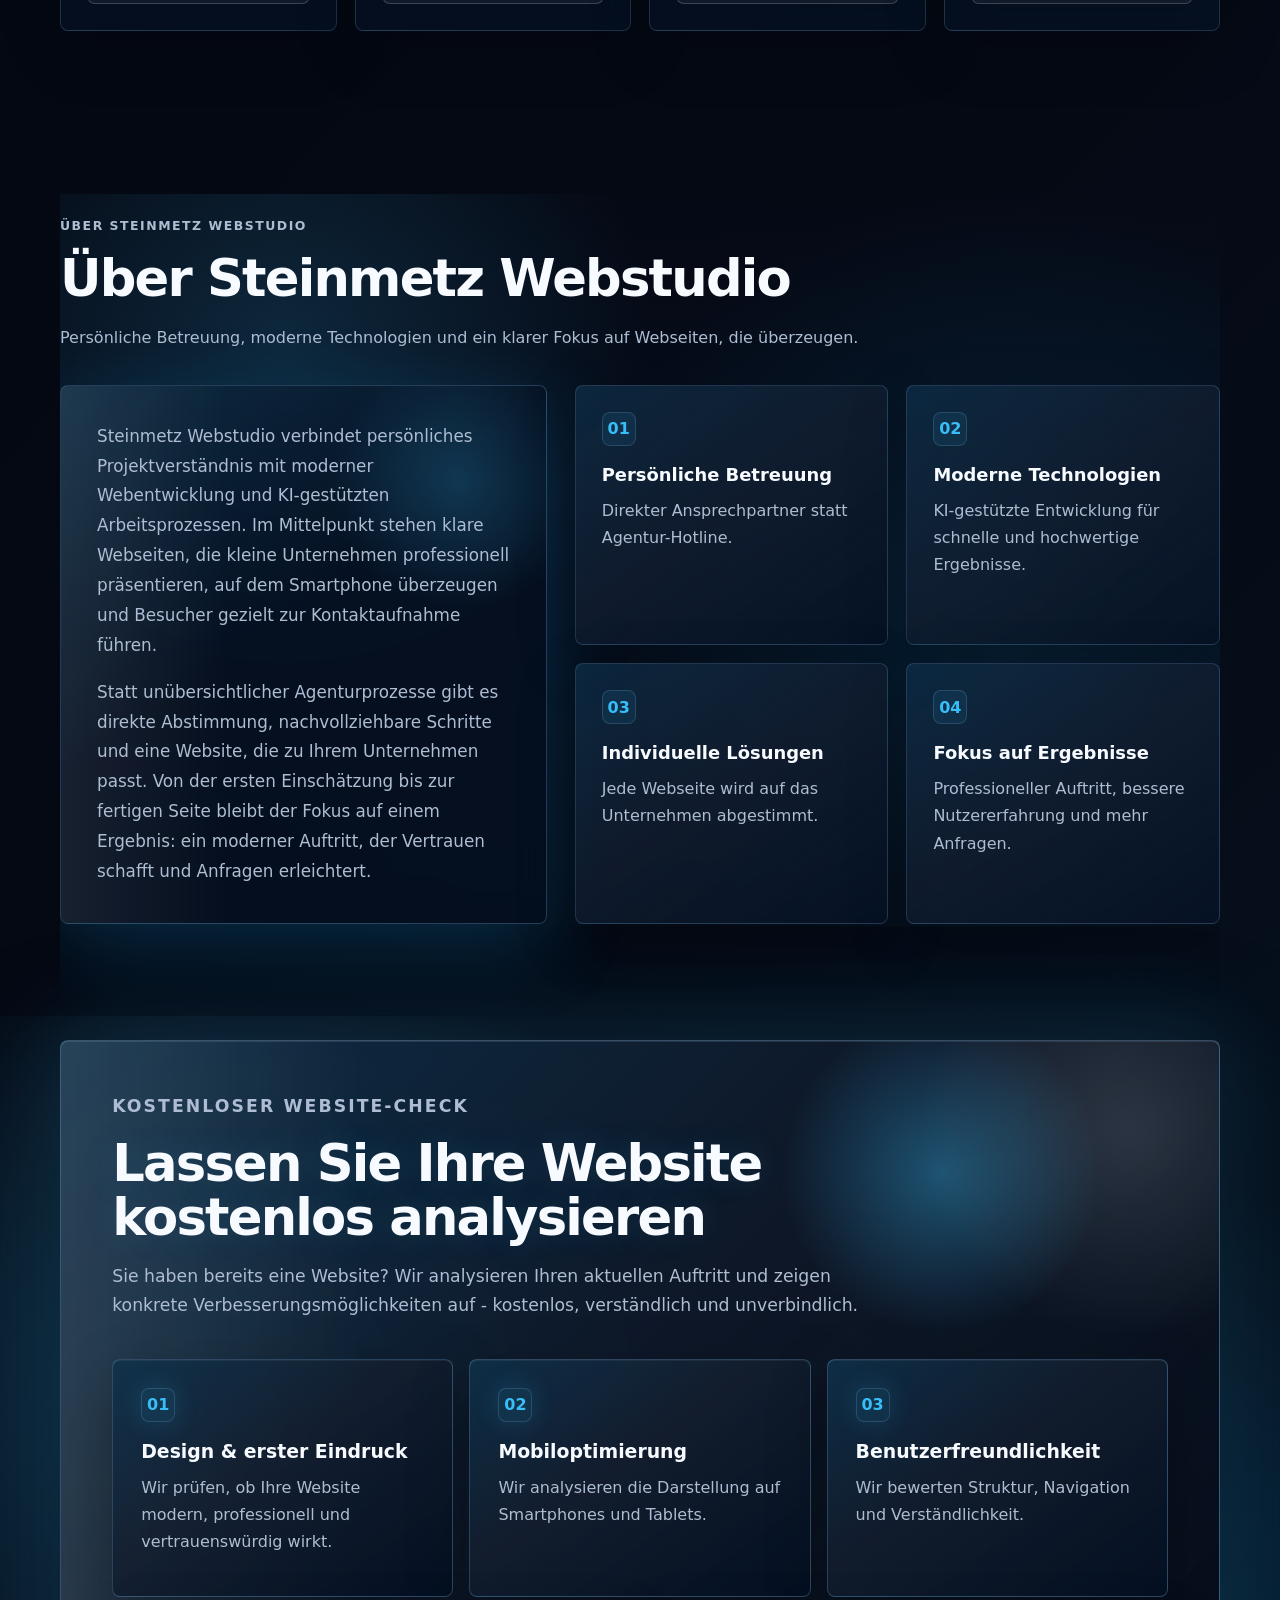
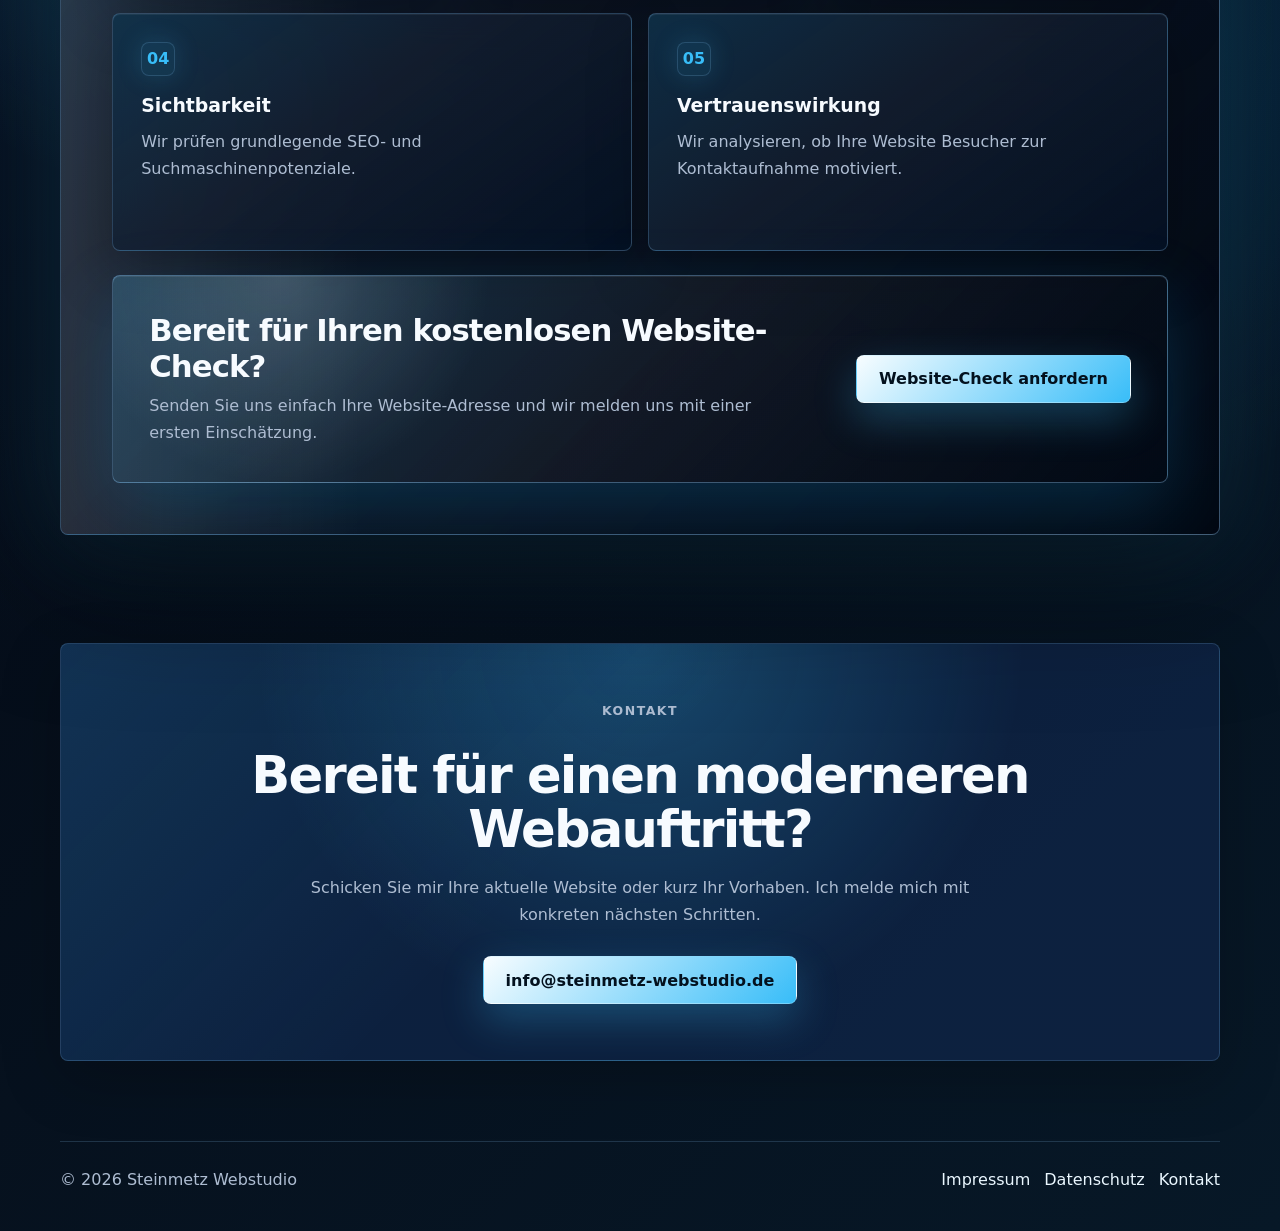
==== commit e3fb39ef: "Refine premium website check section" ====
--- a/index.html
+++ b/index.html
@@ -134,20 +134,20 @@
           <p class="eyebrow">Kostenloser Website-Check</p>
           <h2>Lassen Sie Ihre Website kostenlos analysieren</h2>
           <p>
-            Sie haben bereits eine Website? Wir prüfen Ihren aktuellen Auftritt und zeigen konkrete Verbesserungspotenziale auf - verständlich, unverbindlich und ohne Fachchinesisch.
+            Sie haben bereits eine Website? Wir analysieren Ihren aktuellen Auftritt und zeigen konkrete Verbesserungsmöglichkeiten auf - kostenlos, verständlich und unverbindlich.
           </p>
         </div>
 
         <div class="check-card-grid">
           <article class="check-card">
             <span>01</span>
-            <h3>Design & Eindruck</h3>
+            <h3>Design & erster Eindruck</h3>
             <p>Wir prüfen, ob Ihre Website modern, professionell und vertrauenswürdig wirkt.</p>
           </article>
           <article class="check-card">
             <span>02</span>
-            <h3>Mobilansicht</h3>
-            <p>Wir analysieren die Darstellung auf Smartphone und Tablet.</p>
+            <h3>Mobiloptimierung</h3>
+            <p>Wir analysieren die Darstellung auf Smartphones und Tablets.</p>
           </article>
           <article class="check-card">
             <span>03</span>
@@ -156,8 +156,8 @@
           </article>
           <article class="check-card">
             <span>04</span>
-            <h3>Suchmaschinen-Potenzial</h3>
-            <p>Wir prüfen grundlegende SEO-Potenziale Ihrer Website.</p>
+            <h3>Sichtbarkeit</h3>
+            <p>Wir prüfen grundlegende SEO- und Suchmaschinenpotenziale.</p>
           </article>
           <article class="check-card">
             <span>05</span>
@@ -169,7 +169,7 @@
         <div class="check-cta">
           <div>
             <h3>Bereit für Ihren kostenlosen Website-Check?</h3>
-            <p>Senden Sie einfach Ihre Website-Adresse und wir melden uns mit einer ersten Einschätzung.</p>
+            <p>Senden Sie uns einfach Ihre Website-Adresse und wir melden uns mit einer ersten Einschätzung.</p>
           </div>
           <a class="button" href="mailto:info@steinmetz-webstudio.de?subject=Kostenloser%20Website-Check&body=Hallo%20Steinmetz%20Webstudio,%0D%0A%0D%0Abitte%20pruefen%20Sie%20meine%20Website:%20">Website-Check anfordern</a>
         </div>
--- a/style.css
+++ b/style.css
@@ -622,7 +622,8 @@
 
 .premium-check-section {
   position: relative;
-  padding-top: 34px;
+  padding-top: 24px;
+  padding-bottom: 108px;
 }
 
 .premium-check-section::before {
@@ -646,11 +647,12 @@
   border: 1px solid rgba(143, 204, 255, 0.34);
   border-radius: 8px;
   background:
+    radial-gradient(circle at 92% 8%, rgba(234, 247, 255, 0.14), transparent 13rem),
     linear-gradient(135deg, rgba(56, 189, 248, 0.18), rgba(255, 255, 255, 0.045) 42%, rgba(2, 8, 18, 0.88)),
     rgba(4, 13, 29, 0.9);
   box-shadow:
-    0 34px 110px rgba(0, 0, 0, 0.46),
-    0 0 80px rgba(56, 189, 248, 0.18),
+    0 42px 130px rgba(0, 0, 0, 0.52),
+    0 0 104px rgba(56, 189, 248, 0.24),
     inset 0 1px 0 rgba(255, 255, 255, 0.1);
   backdrop-filter: blur(22px);
 }
@@ -677,6 +679,7 @@
 
 .premium-check-heading h2 {
   max-width: 800px;
+  text-shadow: 0 0 34px rgba(56, 189, 248, 0.16);
 }
 
 .premium-check-heading p {
@@ -688,13 +691,14 @@
   display: grid;
   grid-template-columns: repeat(6, 1fr);
   gap: 16px;
-  margin-top: 34px;
+  margin-top: 38px;
 }
 
 .check-card {
   grid-column: span 2;
   min-height: 238px;
   padding: 28px;
+  border-color: rgba(143, 204, 255, 0.26);
   background:
     linear-gradient(145deg, rgba(56, 189, 248, 0.16), rgba(255, 255, 255, 0.045) 44%, rgba(4, 16, 34, 0.76)),
     rgba(6, 18, 36, 0.84);
@@ -711,8 +715,8 @@
 }
 
 .check-card:hover {
-  transform: translateY(-6px);
-  border-color: rgba(143, 204, 255, 0.48);
+  transform: translateY(-7px);
+  border-color: rgba(143, 204, 255, 0.58);
   background:
     linear-gradient(145deg, rgba(56, 189, 248, 0.22), rgba(255, 255, 255, 0.055) 48%, rgba(5, 18, 39, 0.88)),
     rgba(6, 18, 36, 0.9);
@@ -726,6 +730,10 @@
   font-size: 1.18rem;
 }
 
+.check-card span {
+  box-shadow: 0 0 26px rgba(56, 189, 248, 0.18);
+}
+
 .check-card p {
   margin-bottom: 0;
 }
@@ -735,14 +743,16 @@
   align-items: center;
   justify-content: space-between;
   gap: 24px;
-  margin-top: 22px;
-  padding: 28px;
-  border: 1px solid rgba(143, 204, 255, 0.28);
+  margin-top: 24px;
+  padding: clamp(24px, 3vw, 36px);
+  border: 1px solid rgba(143, 204, 255, 0.36);
   border-radius: 8px;
   background:
     radial-gradient(circle at 16% 0%, rgba(234, 247, 255, 0.18), transparent 13rem),
     linear-gradient(135deg, rgba(56, 189, 248, 0.2), rgba(255, 255, 255, 0.045) 48%, rgba(2, 10, 22, 0.78));
-  box-shadow: 0 20px 64px rgba(14, 165, 233, 0.16);
+  box-shadow:
+    0 24px 72px rgba(14, 165, 233, 0.2),
+    inset 0 1px 0 rgba(255, 255, 255, 0.08);
 }
 
 .check-cta h3 {
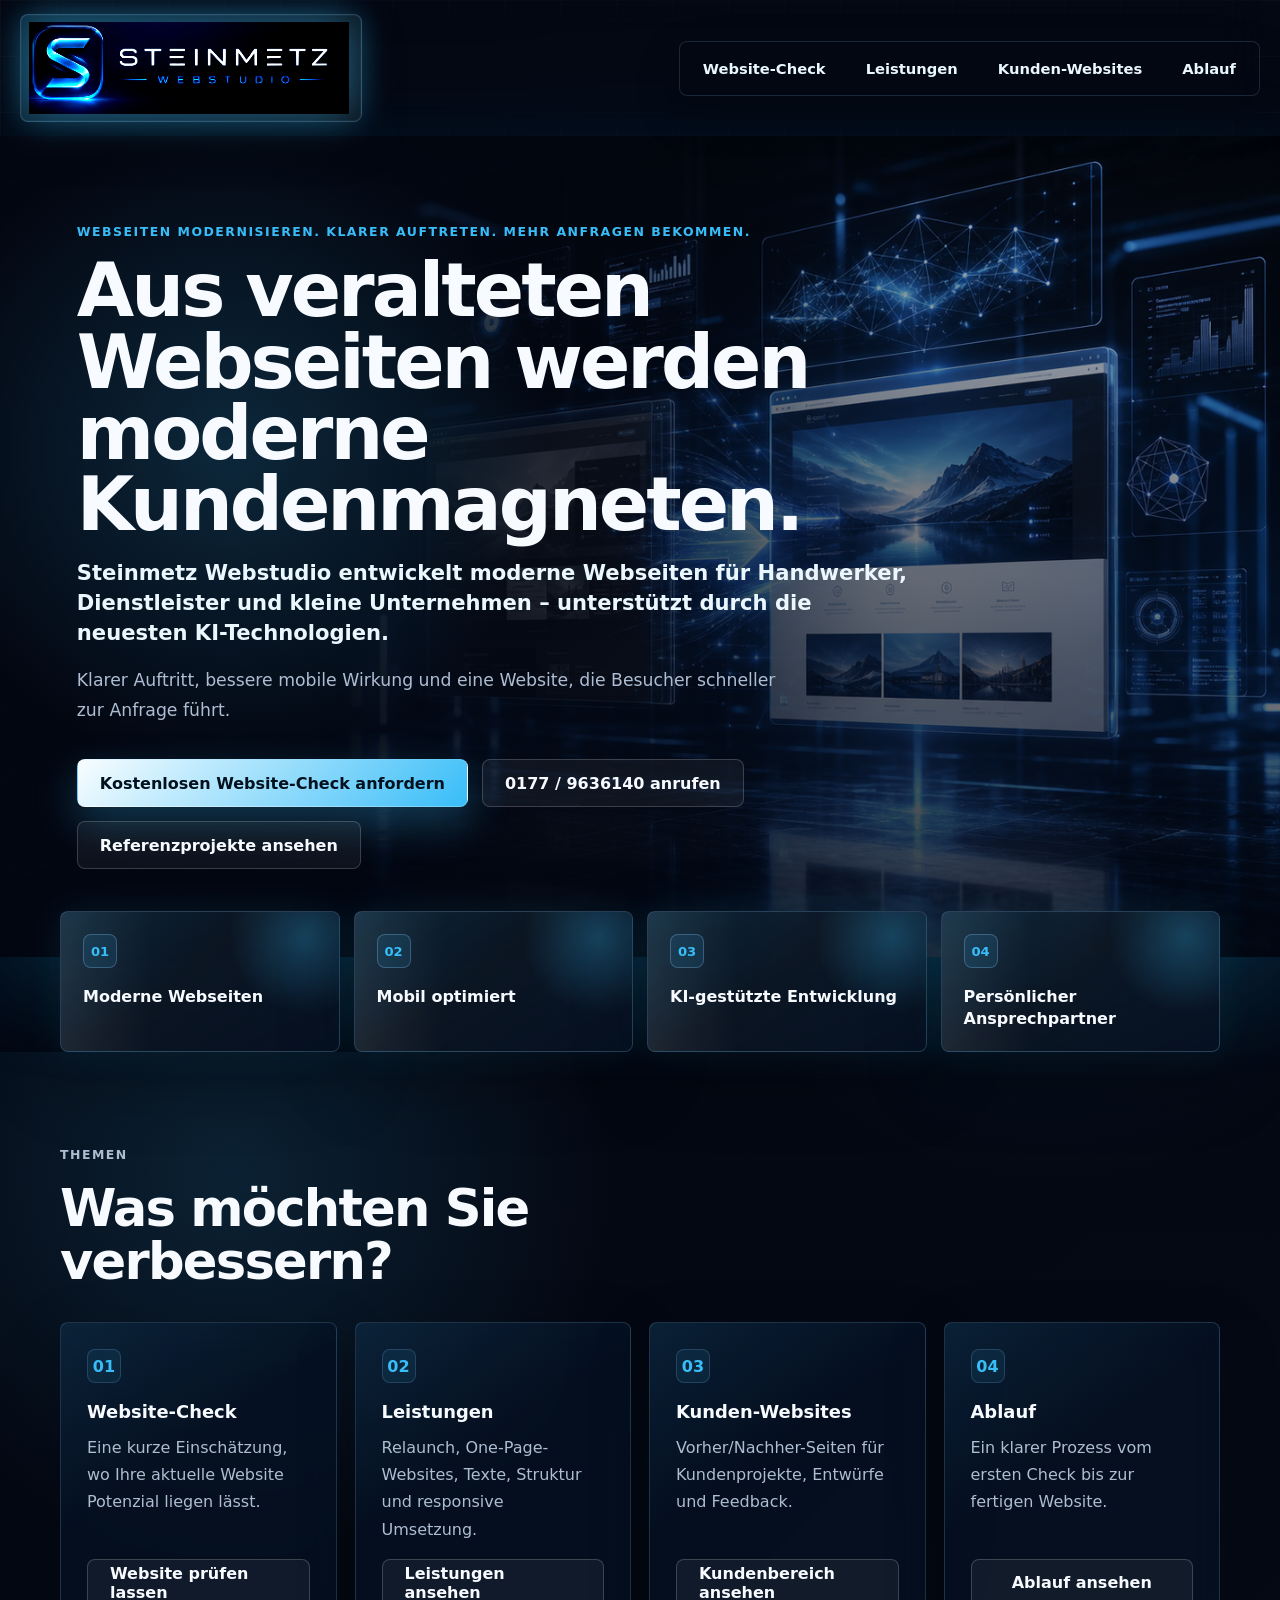
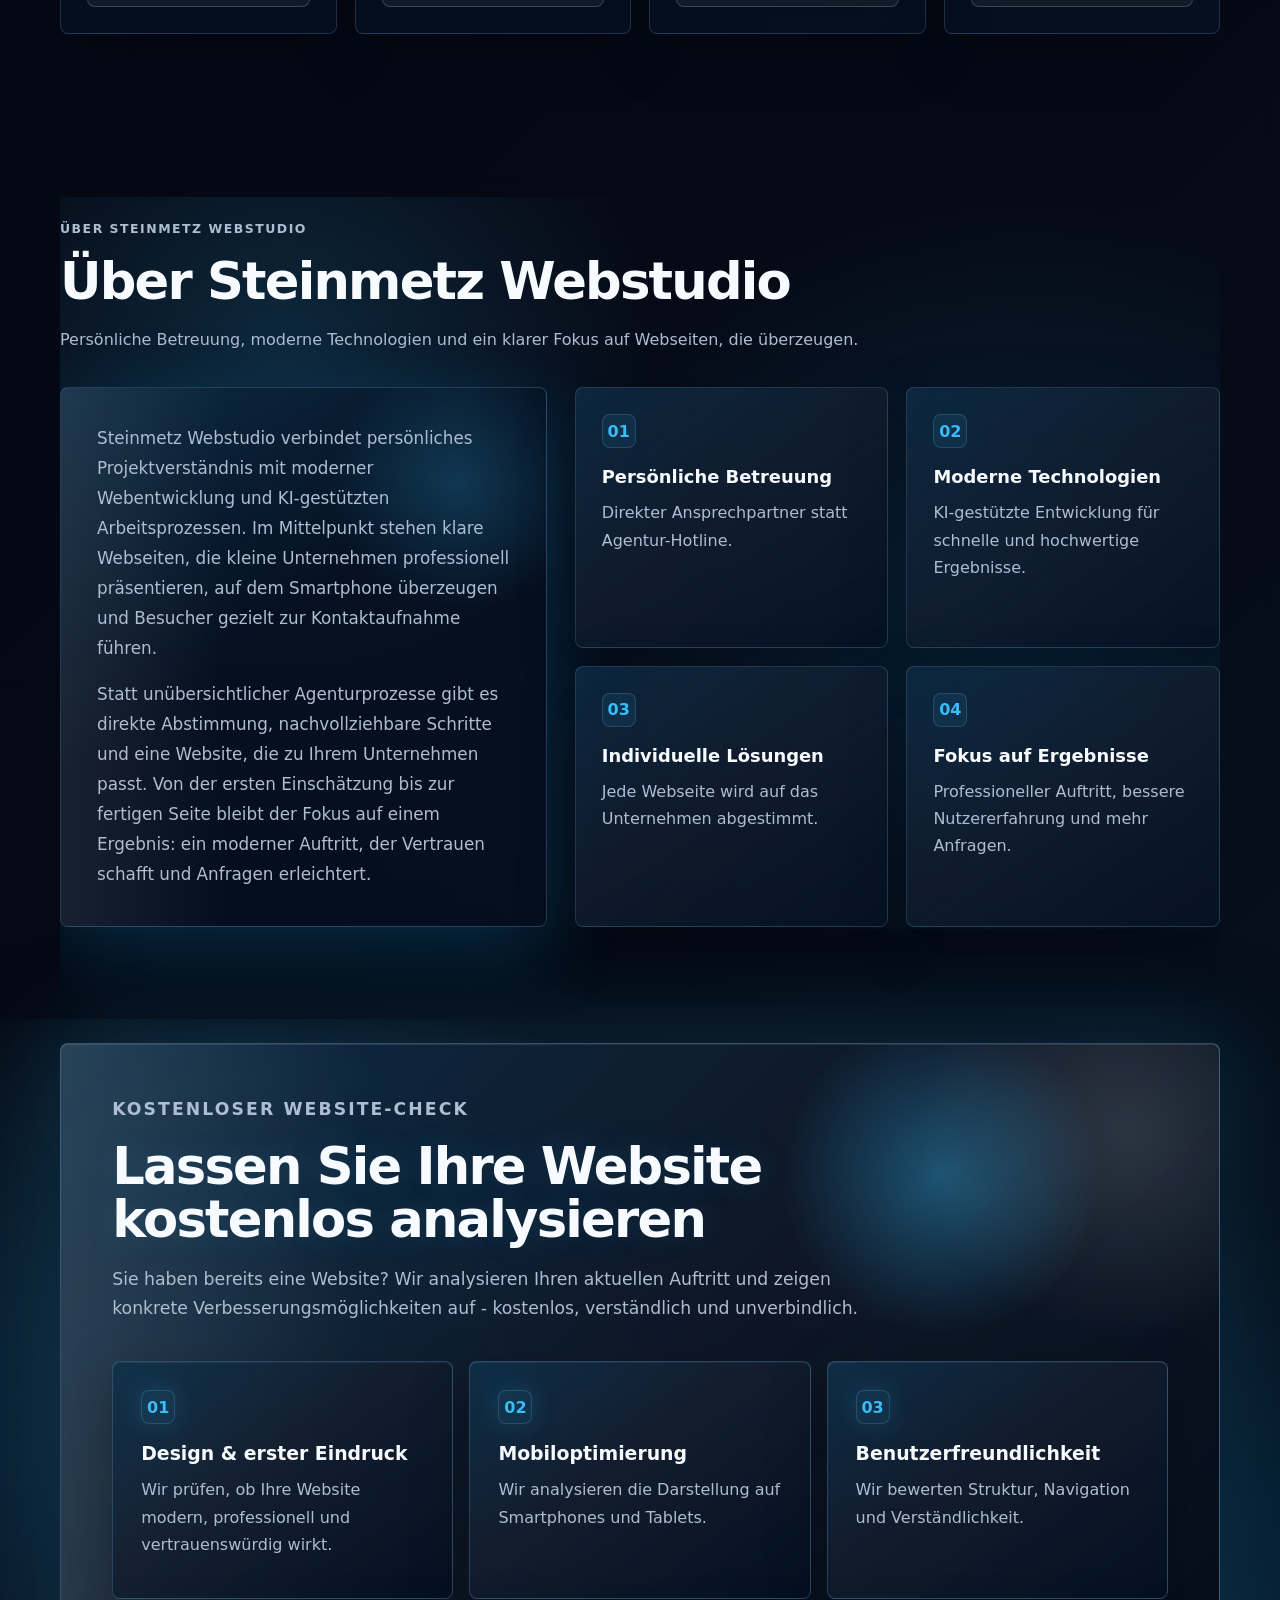
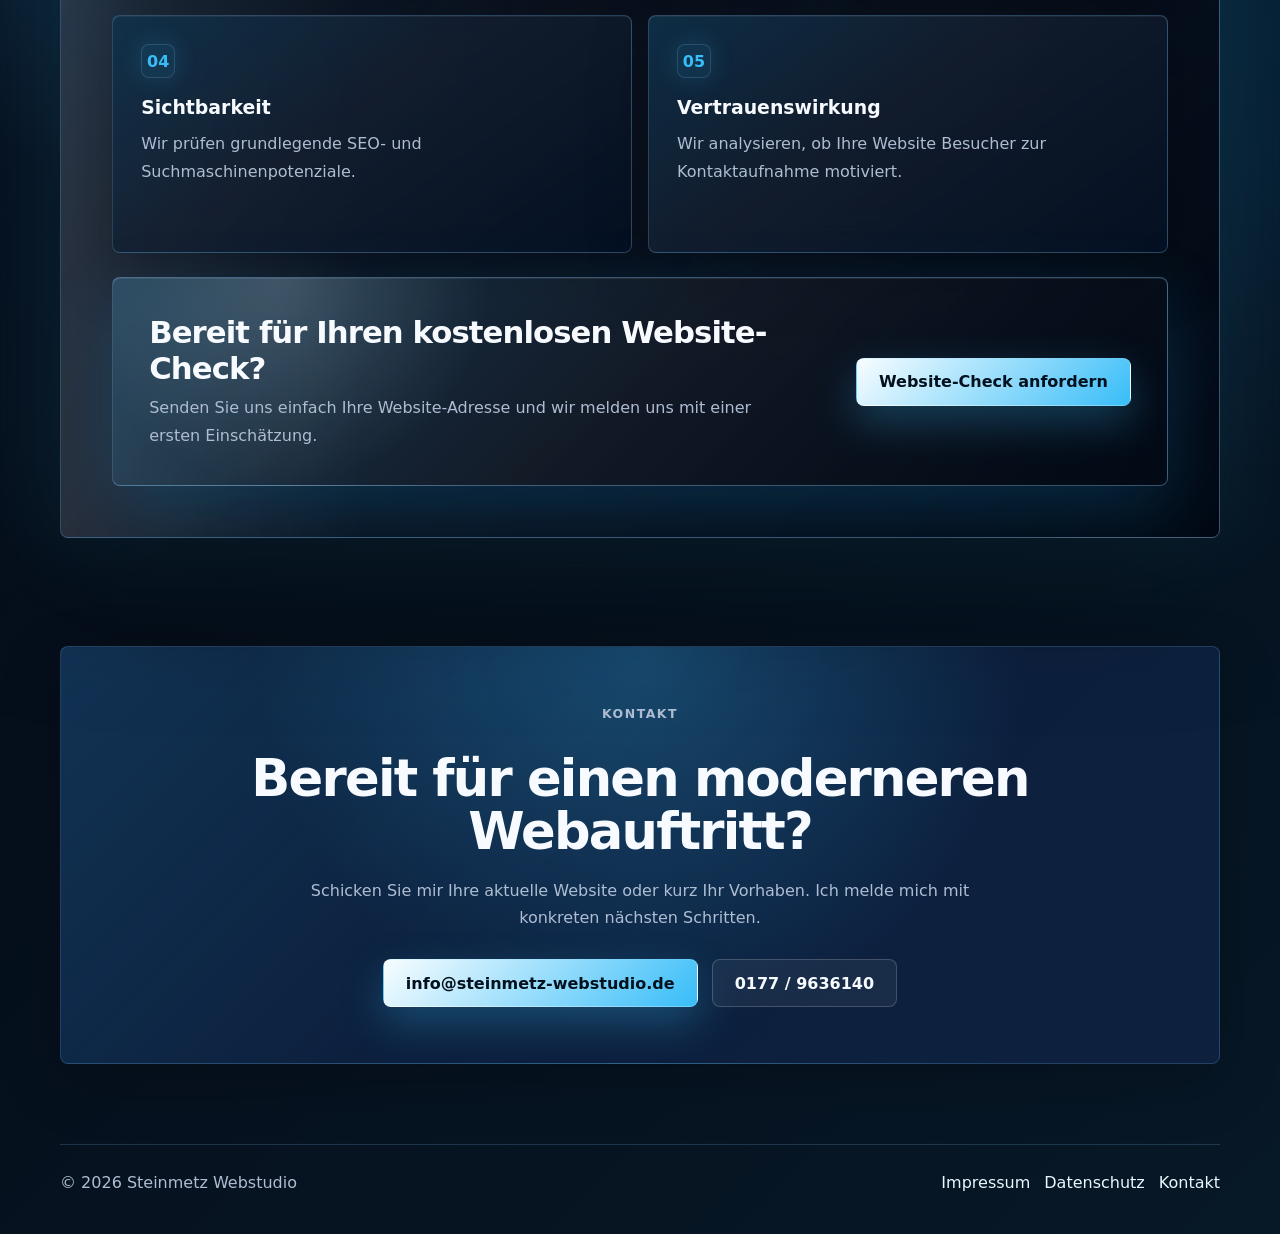
==== commit b21e9b5c: "Improve live readiness" ====
--- a/index.html
+++ b/index.html
@@ -31,6 +31,7 @@
         </p>
         <div class="hero-actions">
           <a class="button" href="mailto:info@steinmetz-webstudio.de?subject=Kostenloser%20Website-Check">Kostenlosen Website-Check anfordern</a>
+          <a class="button secondary" href="tel:+491779636140">0177 / 9636140 anrufen</a>
           <a class="button secondary" href="kunden-websites/">Referenzprojekte ansehen</a>
         </div>
       </div>
@@ -180,7 +181,10 @@
       <p class="eyebrow">Kontakt</p>
       <h2>Bereit für einen moderneren Webauftritt?</h2>
       <p>Schicken Sie mir Ihre aktuelle Website oder kurz Ihr Vorhaben. Ich melde mich mit konkreten nächsten Schritten.</p>
-      <a class="button" href="mailto:info@steinmetz-webstudio.de?subject=Kostenloser%20Website-Check">info@steinmetz-webstudio.de</a>
+      <div class="contact-actions">
+        <a class="button" href="mailto:info@steinmetz-webstudio.de?subject=Kostenloser%20Website-Check">info@steinmetz-webstudio.de</a>
+        <a class="button secondary" href="tel:+491779636140">0177 / 9636140</a>
+      </div>
     </section>
   </main>
   <footer class="site-footer">
--- a/style.css
+++ b/style.css
@@ -17,12 +17,14 @@
 }
 
 html {
+  overflow-x: hidden;
   scroll-behavior: smooth;
 }
 
 body {
   margin: 0;
   min-height: 100vh;
+  overflow-x: hidden;
   color: var(--text);
   font-family: Inter, ui-sans-serif, system-ui, -apple-system, BlinkMacSystemFont, "Segoe UI", Arial, sans-serif;
   background:
@@ -95,6 +97,7 @@
 
 .nav {
   gap: 8px;
+  max-width: 100%;
   padding: 7px;
   border: 1px solid rgba(143, 204, 255, 0.16);
   border-radius: 8px;
@@ -333,6 +336,7 @@
   display: inline-flex;
   align-items: center;
   justify-content: center;
+  max-width: 100%;
   min-height: 48px;
   padding: 0 22px;
   color: #03111e;
@@ -1001,6 +1005,13 @@
   margin: 0 auto 28px;
 }
 
+.contact-actions {
+  display: flex;
+  flex-wrap: wrap;
+  justify-content: center;
+  gap: 14px;
+}
+
 .legal-hero {
   padding-bottom: 22px;
 }
@@ -1074,7 +1085,10 @@
 
   .nav {
     width: 100%;
-    overflow-x: auto;
+    max-width: 100%;
+    flex-wrap: wrap;
+    overflow-x: hidden;
+    overflow-y: hidden;
   }
 
   .hero {
@@ -1138,6 +1152,16 @@
     width: min(100% - 28px, 1160px);
   }
 
+  .image-hero {
+    padding-right: 14px;
+    padding-left: 14px;
+  }
+
+  .image-hero .hero-content {
+    width: 100%;
+    max-width: calc(100vw - 64px);
+  }
+
   .site-footer {
     align-items: flex-start;
     flex-direction: column;
@@ -1149,7 +1173,8 @@
   }
 
   .hero-actions,
-  .button {
+  .button,
+  .contact-actions {
     width: 100%;
   }
 
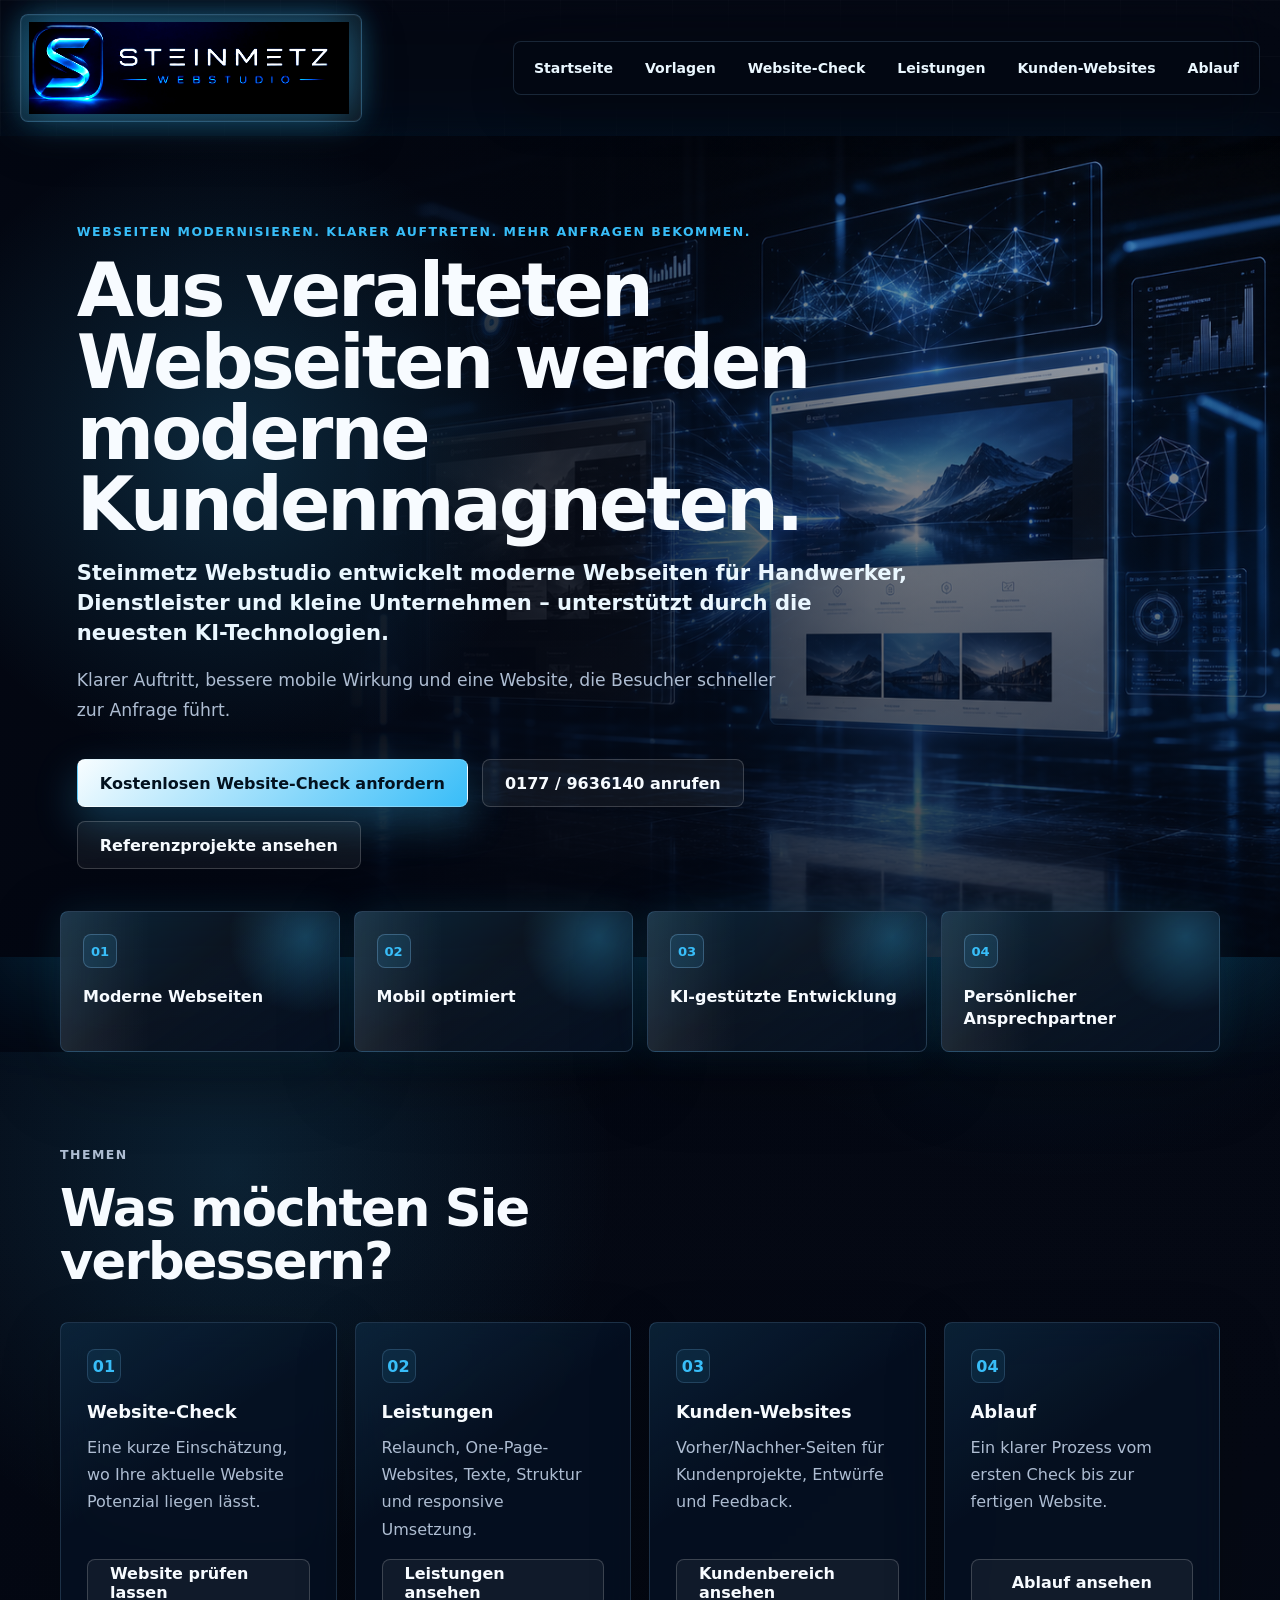
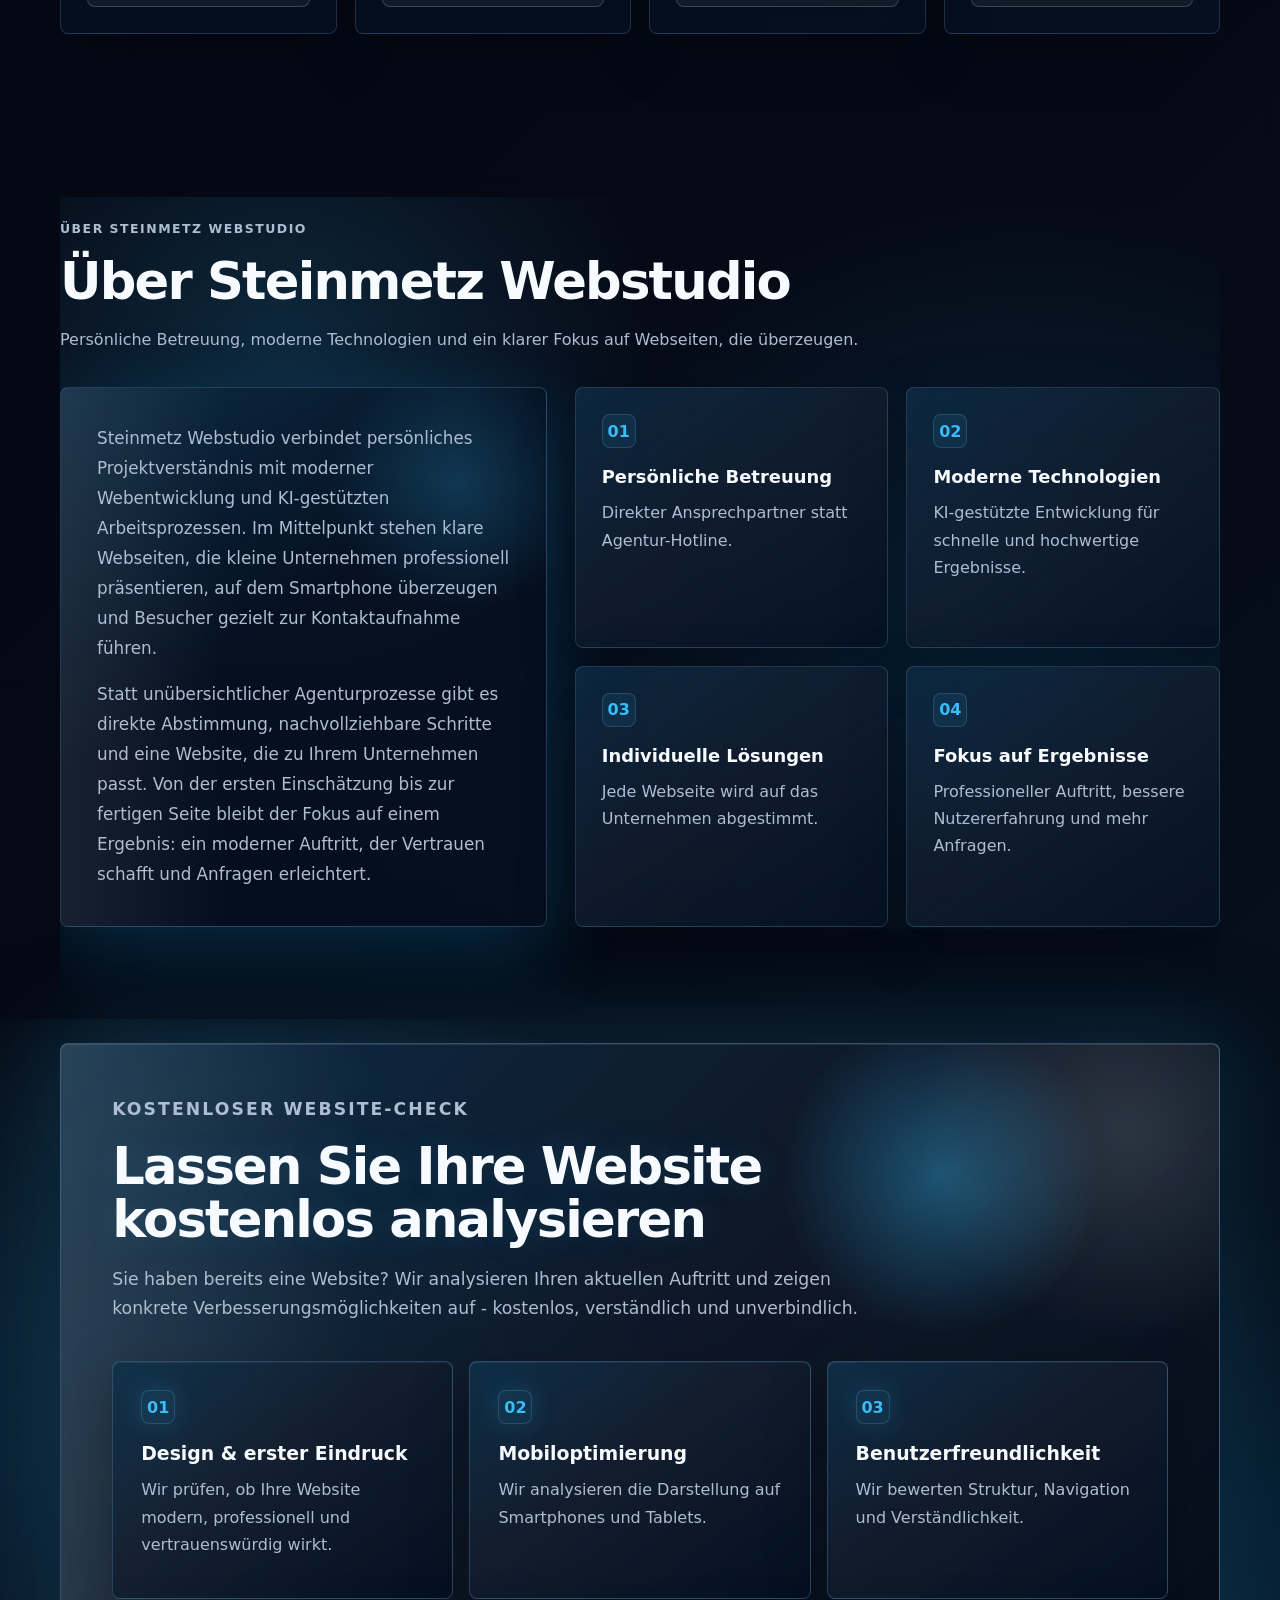
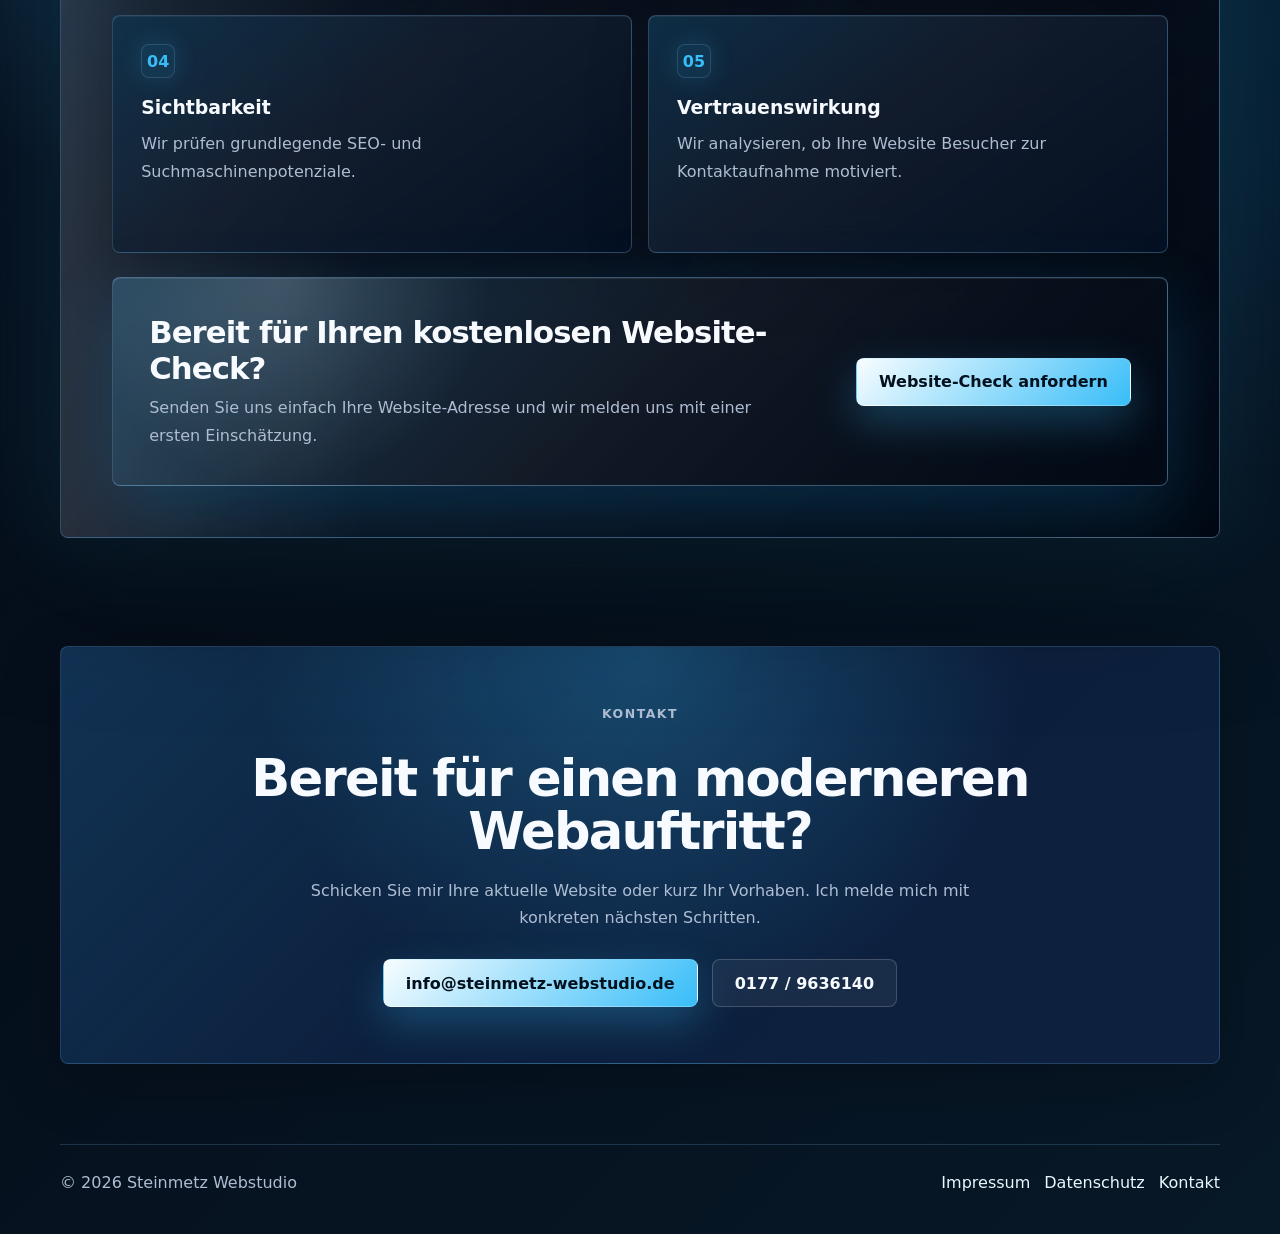
==== commit 623d64f8: "Add templates navigation page" ====
--- a/index.html
+++ b/index.html
@@ -13,6 +13,8 @@
       <img class="brand-logo" src="assets/steinmetz-webstudio-logo-header.png" alt="Steinmetz Webstudio">
     </a>
     <nav class="nav" aria-label="Hauptnavigation">
+      <a href="index.html">Startseite</a>
+      <a href="vorlagen/">Vorlagen</a>
       <a href="website-check/">Website-Check</a>
       <a href="leistungen/">Leistungen</a>
       <a href="kunden-websites/">Kunden-Websites</a>
--- a/style.css
+++ b/style.css
@@ -96,7 +96,7 @@
 }
 
 .nav {
-  gap: 8px;
+  gap: 6px;
   max-width: 100%;
   padding: 7px;
   border: 1px solid rgba(143, 204, 255, 0.16);
@@ -108,10 +108,10 @@
 
 .nav a {
   color: var(--white-blue);
-  padding: 10px 15px;
+  padding: 10px 12px;
   border: 1px solid transparent;
   border-radius: 8px;
-  font-size: 0.92rem;
+  font-size: 0.88rem;
   font-weight: 700;
   transition: 180ms ease;
 }
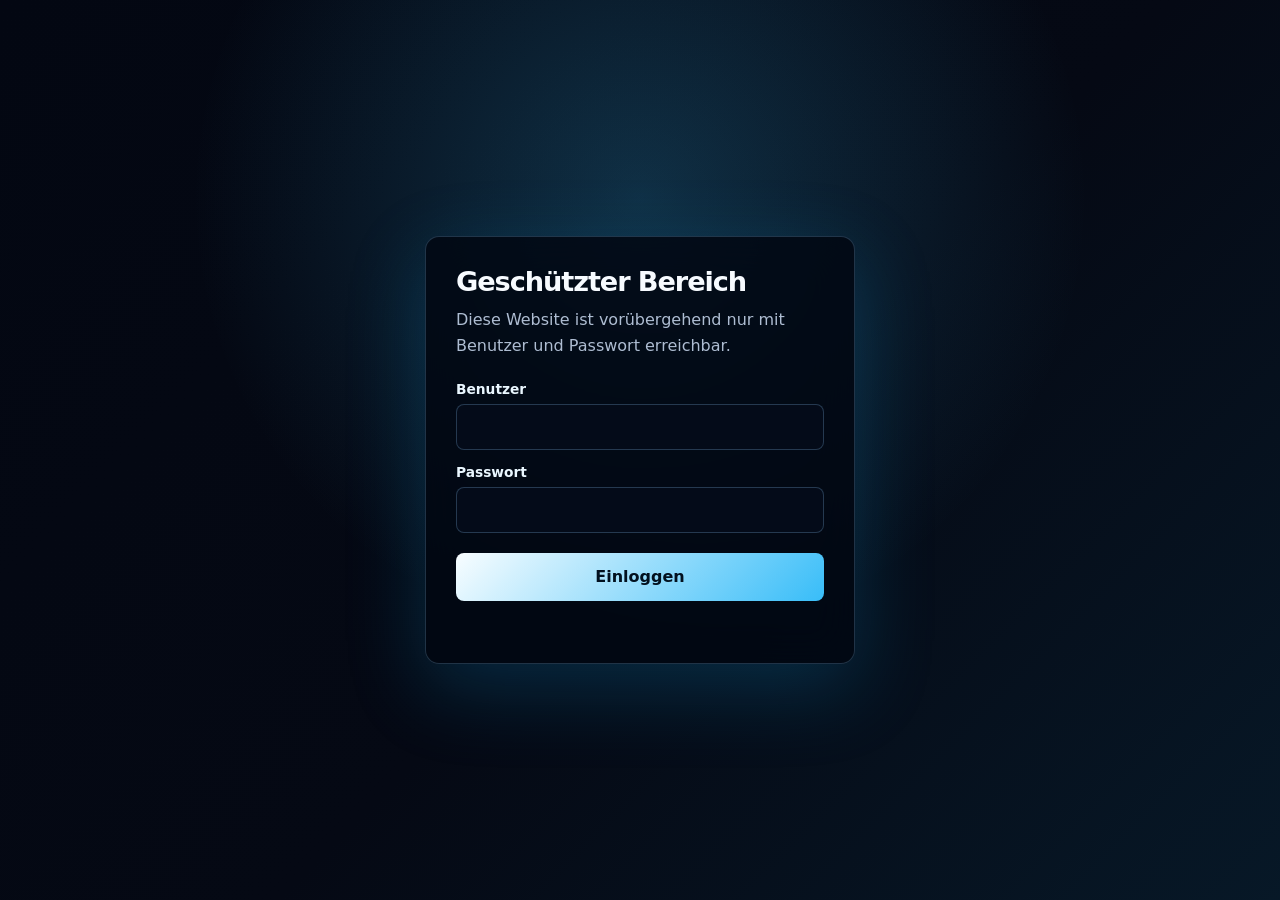
==== commit 81037850: "Add temporary password gate" ====
--- a/index.html
+++ b/index.html
@@ -1,11 +1,13 @@
-<!DOCTYPE html>
+﻿<!DOCTYPE html>
 <html lang="de">
 <head>
   <meta charset="UTF-8">
   <meta name="viewport" content="width=device-width, initial-scale=1.0">
-  <meta name="description" content="Steinmetz Webstudio modernisiert veraltete Webseiten und entwickelt moderne Kundenmagneten für Handwerker, Dienstleister und kleine Unternehmen.">
+  <meta name="robots" content="noindex, nofollow">
+  <meta name="description" content="Steinmetz Webstudio modernisiert veraltete Webseiten und entwickelt moderne Kundenmagneten fÃ¼r Handwerker, Dienstleister und kleine Unternehmen.">
   <title>Steinmetz Webstudio | Webseiten modernisieren lassen</title>
   <link rel="stylesheet" href="style.css">
+  <script src="auth.js"></script>
 </head>
 <body>
   <header class="site-header">
@@ -27,9 +29,9 @@
       <div class="hero-content">
         <p class="eyebrow">Webseiten modernisieren. Klarer auftreten. Mehr Anfragen bekommen.</p>
         <h1>Aus veralteten Webseiten werden moderne Kundenmagneten.</h1>
-        <p class="hero-subtitle">Steinmetz Webstudio entwickelt moderne Webseiten für Handwerker, Dienstleister und kleine Unternehmen – unterstützt durch die neuesten KI-Technologien.</p>
+        <p class="hero-subtitle">Steinmetz Webstudio entwickelt moderne Webseiten fÃ¼r Handwerker, Dienstleister und kleine Unternehmen â€“ unterstÃ¼tzt durch die neuesten KI-Technologien.</p>
         <p class="hero-text">
-          Klarer Auftritt, bessere mobile Wirkung und eine Website, die Besucher schneller zur Anfrage führt.
+          Klarer Auftritt, bessere mobile Wirkung und eine Website, die Besucher schneller zur Anfrage fÃ¼hrt.
         </p>
         <div class="hero-actions">
           <a class="button" href="mailto:info@steinmetz-webstudio.de?subject=Kostenloser%20Website-Check">Kostenlosen Website-Check anfordern</a>
@@ -50,25 +52,25 @@
       </div>
       <div class="trust-item">
         <span>03</span>
-        <strong>KI-gestützte Entwicklung</strong>
+        <strong>KI-gestÃ¼tzte Entwicklung</strong>
       </div>
       <div class="trust-item">
         <span>04</span>
-        <strong>Persönlicher Ansprechpartner</strong>
+        <strong>PersÃ¶nlicher Ansprechpartner</strong>
       </div>
     </section>
 
     <section class="section">
       <div class="section-heading">
         <p class="eyebrow">Themen</p>
-        <h2>Was möchten Sie verbessern?</h2>
+        <h2>Was mÃ¶chten Sie verbessern?</h2>
       </div>
       <div class="topic-grid">
         <article class="topic-card">
           <span>01</span>
           <h3>Website-Check</h3>
-          <p>Eine kurze Einschätzung, wo Ihre aktuelle Website Potenzial liegen lässt.</p>
-          <a class="button secondary" href="website-check/">Website prüfen lassen</a>
+          <p>Eine kurze EinschÃ¤tzung, wo Ihre aktuelle Website Potenzial liegen lÃ¤sst.</p>
+          <a class="button secondary" href="website-check/">Website prÃ¼fen lassen</a>
         </article>
         <article class="topic-card">
           <span>02</span>
@@ -79,7 +81,7 @@
         <article class="topic-card">
           <span>03</span>
           <h3>Kunden-Websites</h3>
-          <p>Vorher/Nachher-Seiten für Kundenprojekte, Entwürfe und Feedback.</p>
+          <p>Vorher/Nachher-Seiten fÃ¼r Kundenprojekte, EntwÃ¼rfe und Feedback.</p>
           <a class="button secondary" href="kunden-websites/">Kundenbereich ansehen</a>
         </article>
         <article class="topic-card">
@@ -93,33 +95,33 @@
 
     <section class="section about-section" id="ueber">
       <div class="section-heading about-heading">
-        <p class="eyebrow">Über Steinmetz Webstudio</p>
-        <h2>Über Steinmetz Webstudio</h2>
-        <p>Persönliche Betreuung, moderne Technologien und ein klarer Fokus auf Webseiten, die überzeugen.</p>
+        <p class="eyebrow">Ãœber Steinmetz Webstudio</p>
+        <h2>Ãœber Steinmetz Webstudio</h2>
+        <p>PersÃ¶nliche Betreuung, moderne Technologien und ein klarer Fokus auf Webseiten, die Ã¼berzeugen.</p>
       </div>
       <div class="about-layout">
         <div class="about-copy">
           <p>
-            Steinmetz Webstudio verbindet persönliches Projektverständnis mit moderner Webentwicklung und KI-gestützten Arbeitsprozessen. Im Mittelpunkt stehen klare Webseiten, die kleine Unternehmen professionell präsentieren, auf dem Smartphone überzeugen und Besucher gezielt zur Kontaktaufnahme führen.
+            Steinmetz Webstudio verbindet persÃ¶nliches ProjektverstÃ¤ndnis mit moderner Webentwicklung und KI-gestÃ¼tzten Arbeitsprozessen. Im Mittelpunkt stehen klare Webseiten, die kleine Unternehmen professionell prÃ¤sentieren, auf dem Smartphone Ã¼berzeugen und Besucher gezielt zur Kontaktaufnahme fÃ¼hren.
           </p>
           <p>
-            Statt unübersichtlicher Agenturprozesse gibt es direkte Abstimmung, nachvollziehbare Schritte und eine Website, die zu Ihrem Unternehmen passt. Von der ersten Einschätzung bis zur fertigen Seite bleibt der Fokus auf einem Ergebnis: ein moderner Auftritt, der Vertrauen schafft und Anfragen erleichtert.
+            Statt unÃ¼bersichtlicher Agenturprozesse gibt es direkte Abstimmung, nachvollziehbare Schritte und eine Website, die zu Ihrem Unternehmen passt. Von der ersten EinschÃ¤tzung bis zur fertigen Seite bleibt der Fokus auf einem Ergebnis: ein moderner Auftritt, der Vertrauen schafft und Anfragen erleichtert.
           </p>
         </div>
         <div class="about-card-grid">
           <article class="about-card">
             <span>01</span>
-            <h3>Persönliche Betreuung</h3>
+            <h3>PersÃ¶nliche Betreuung</h3>
             <p>Direkter Ansprechpartner statt Agentur-Hotline.</p>
           </article>
           <article class="about-card">
             <span>02</span>
             <h3>Moderne Technologien</h3>
-            <p>KI-gestützte Entwicklung für schnelle und hochwertige Ergebnisse.</p>
+            <p>KI-gestÃ¼tzte Entwicklung fÃ¼r schnelle und hochwertige Ergebnisse.</p>
           </article>
           <article class="about-card">
             <span>03</span>
-            <h3>Individuelle Lösungen</h3>
+            <h3>Individuelle LÃ¶sungen</h3>
             <p>Jede Webseite wird auf das Unternehmen abgestimmt.</p>
           </article>
           <article class="about-card">
@@ -137,7 +139,7 @@
           <p class="eyebrow">Kostenloser Website-Check</p>
           <h2>Lassen Sie Ihre Website kostenlos analysieren</h2>
           <p>
-            Sie haben bereits eine Website? Wir analysieren Ihren aktuellen Auftritt und zeigen konkrete Verbesserungsmöglichkeiten auf - kostenlos, verständlich und unverbindlich.
+            Sie haben bereits eine Website? Wir analysieren Ihren aktuellen Auftritt und zeigen konkrete VerbesserungsmÃ¶glichkeiten auf - kostenlos, verstÃ¤ndlich und unverbindlich.
           </p>
         </div>
 
@@ -145,7 +147,7 @@
           <article class="check-card">
             <span>01</span>
             <h3>Design & erster Eindruck</h3>
-            <p>Wir prüfen, ob Ihre Website modern, professionell und vertrauenswürdig wirkt.</p>
+            <p>Wir prÃ¼fen, ob Ihre Website modern, professionell und vertrauenswÃ¼rdig wirkt.</p>
           </article>
           <article class="check-card">
             <span>02</span>
@@ -155,12 +157,12 @@
           <article class="check-card">
             <span>03</span>
             <h3>Benutzerfreundlichkeit</h3>
-            <p>Wir bewerten Struktur, Navigation und Verständlichkeit.</p>
+            <p>Wir bewerten Struktur, Navigation und VerstÃ¤ndlichkeit.</p>
           </article>
           <article class="check-card">
             <span>04</span>
             <h3>Sichtbarkeit</h3>
-            <p>Wir prüfen grundlegende SEO- und Suchmaschinenpotenziale.</p>
+            <p>Wir prÃ¼fen grundlegende SEO- und Suchmaschinenpotenziale.</p>
           </article>
           <article class="check-card">
             <span>05</span>
@@ -171,8 +173,8 @@
 
         <div class="check-cta">
           <div>
-            <h3>Bereit für Ihren kostenlosen Website-Check?</h3>
-            <p>Senden Sie uns einfach Ihre Website-Adresse und wir melden uns mit einer ersten Einschätzung.</p>
+            <h3>Bereit fÃ¼r Ihren kostenlosen Website-Check?</h3>
+            <p>Senden Sie uns einfach Ihre Website-Adresse und wir melden uns mit einer ersten EinschÃ¤tzung.</p>
           </div>
           <a class="button" href="mailto:info@steinmetz-webstudio.de?subject=Kostenloser%20Website-Check&body=Hallo%20Steinmetz%20Webstudio,%0D%0A%0D%0Abitte%20pruefen%20Sie%20meine%20Website:%20">Website-Check anfordern</a>
         </div>
@@ -181,8 +183,8 @@
 
     <section class="contact" id="kontakt">
       <p class="eyebrow">Kontakt</p>
-      <h2>Bereit für einen moderneren Webauftritt?</h2>
-      <p>Schicken Sie mir Ihre aktuelle Website oder kurz Ihr Vorhaben. Ich melde mich mit konkreten nächsten Schritten.</p>
+      <h2>Bereit fÃ¼r einen moderneren Webauftritt?</h2>
+      <p>Schicken Sie mir Ihre aktuelle Website oder kurz Ihr Vorhaben. Ich melde mich mit konkreten nÃ¤chsten Schritten.</p>
       <div class="contact-actions">
         <a class="button" href="mailto:info@steinmetz-webstudio.de?subject=Kostenloser%20Website-Check">info@steinmetz-webstudio.de</a>
         <a class="button secondary" href="tel:+491779636140">0177 / 9636140</a>
--- a/style.css
+++ b/style.css
@@ -54,12 +54,13 @@
   position: sticky;
   top: 0;
   z-index: 10;
+  min-height: 118px;
   display: flex;
   align-items: center;
-  justify-content: space-between;
-  width: min(1280px, calc(100% - 40px));
+  justify-content: flex-start;
+  width: 100%;
   margin: 0 auto;
-  padding: 14px 0;
+  padding: 14px clamp(22px, 6vw, 96px);
   backdrop-filter: blur(20px);
 }
 
@@ -96,6 +97,9 @@
 }
 
 .nav {
+  position: absolute;
+  left: 50%;
+  transform: translateX(-50%);
   gap: 6px;
   max-width: 100%;
   padding: 7px;
@@ -1077,6 +1081,7 @@
     align-items: flex-start;
     gap: 18px;
     flex-direction: column;
+    min-height: auto;
   }
 
   .brand-logo {
@@ -1084,6 +1089,8 @@
   }
 
   .nav {
+    position: static;
+    transform: none;
     width: 100%;
     max-width: 100%;
     flex-wrap: wrap;
